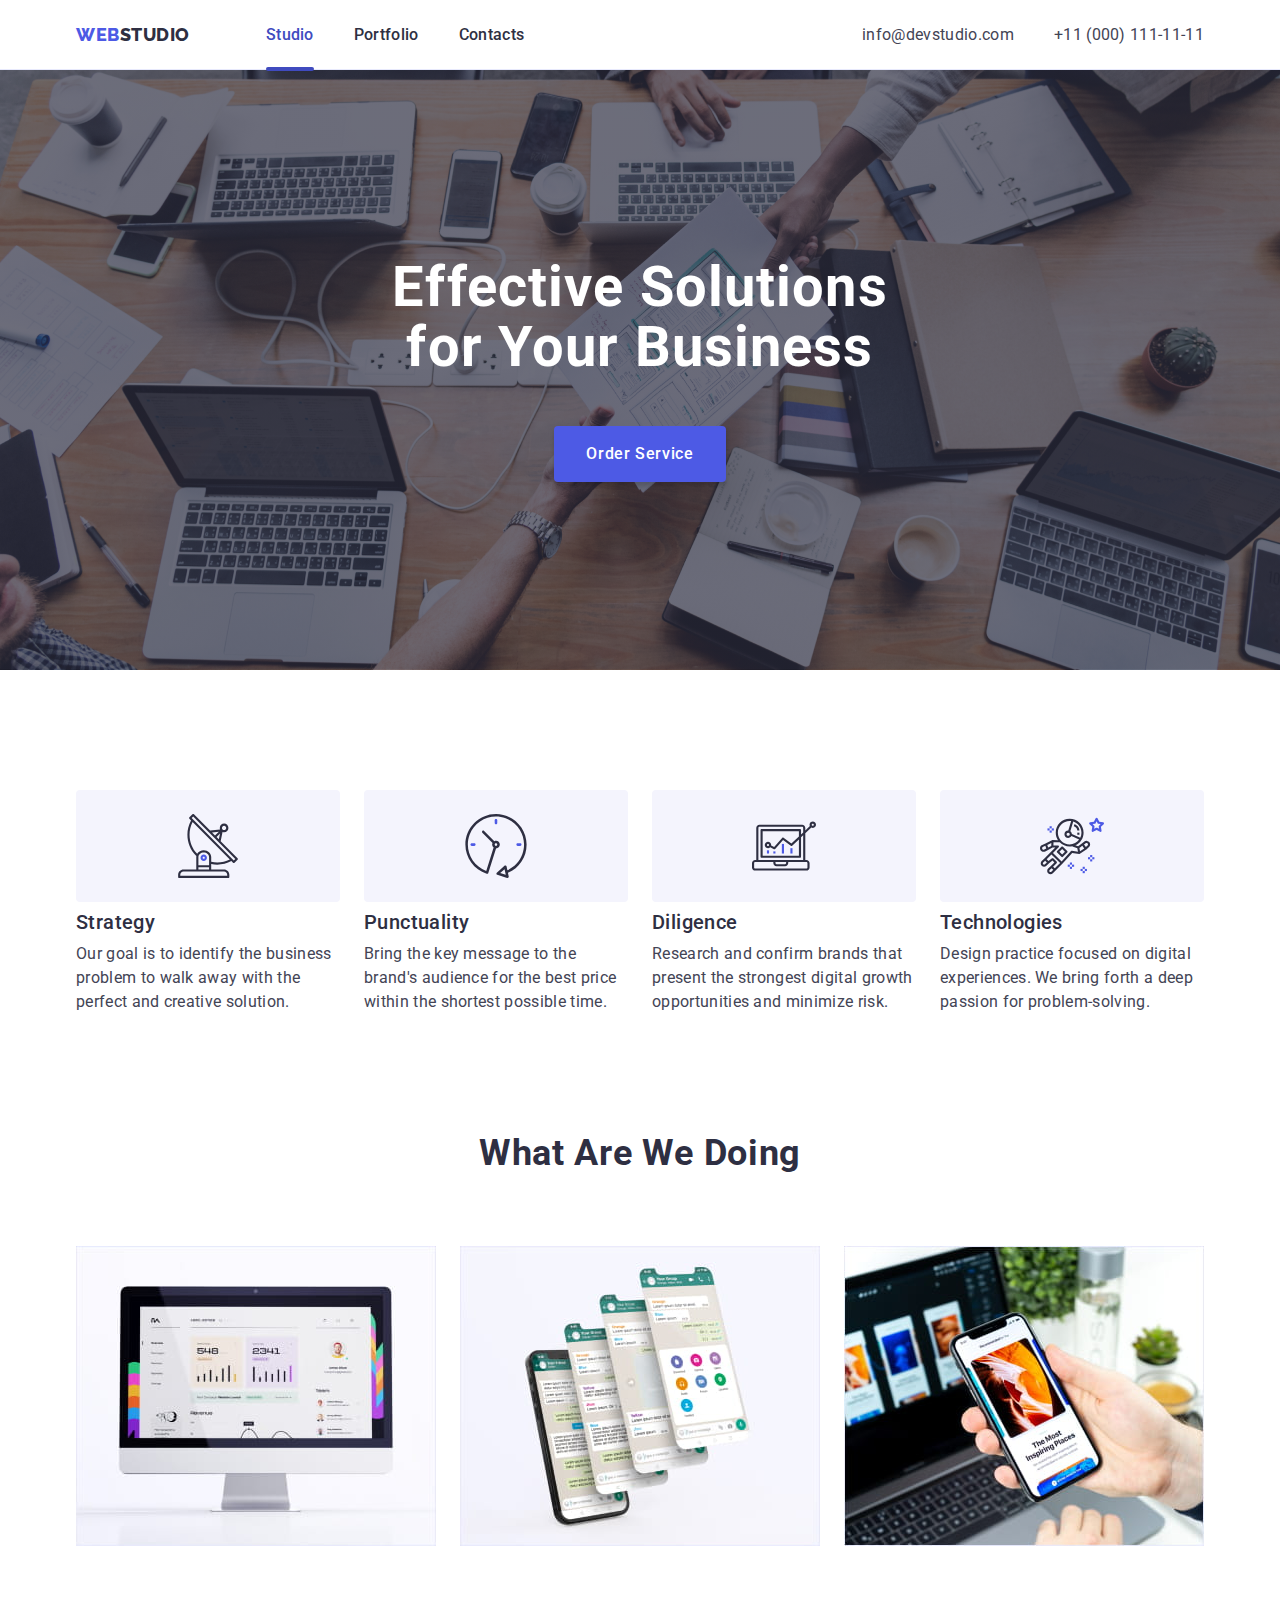
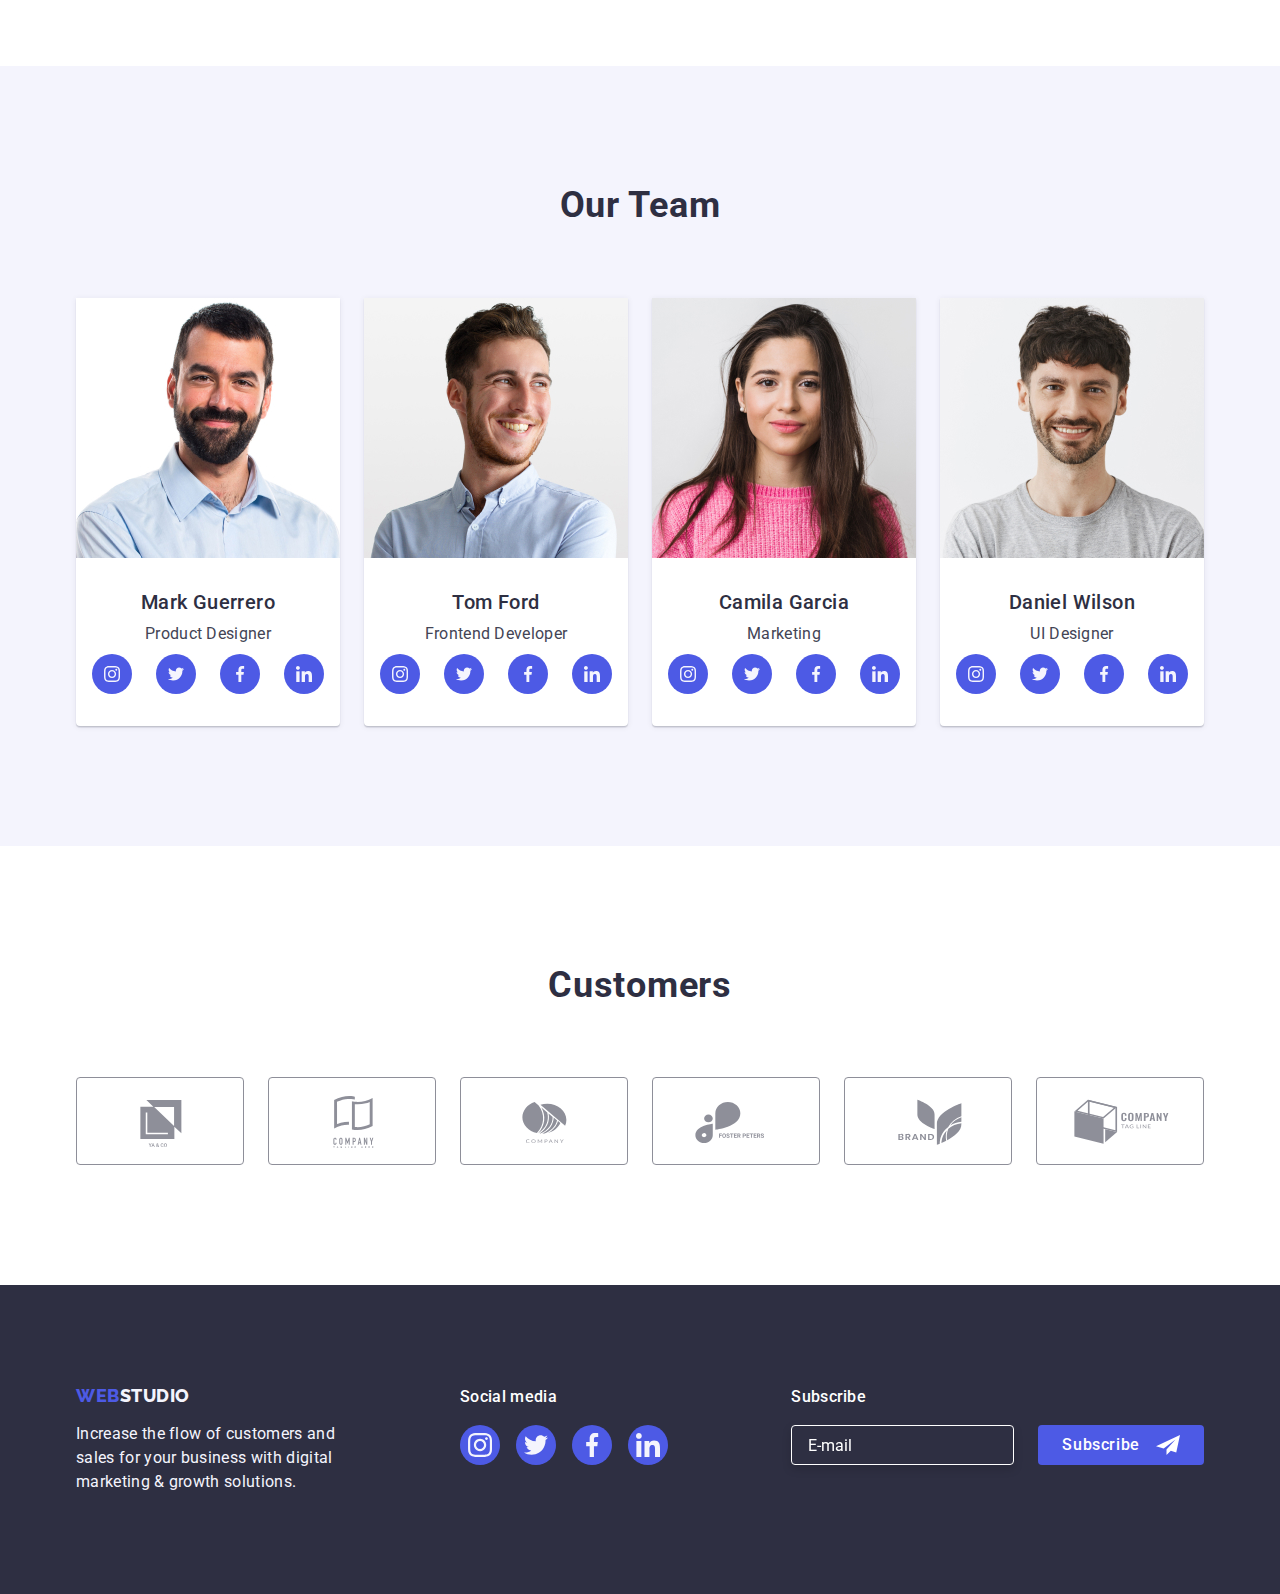
==== index.html @ 6e03226d "Initial commit" ====
<!DOCTYPE html>
<html lang="en">
  <head>
    <meta charset="UTF-8" />
    <meta http-equiv="X-UA-Compatible" content="IE=edge" />
    <meta name="viewport" content="width=device-width, initial-scale=1.0" />
    <title>Studio</title>

    <!-- style -->
    <link
      rel="stylesheet"
      href="https://cdn.jsdelivr.net/npm/modern-normalize@1.1.0/modern-normalize.min.css"
    />
    <link rel="stylesheet" href="./css/styles.css" />

    <!-- font -->
    <link rel="preconnect" href="https://fonts.googleapis.com" />
    <link rel="preconnect" href="https://fonts.gstatic.com" crossorigin />
    <link
      href="https://fonts.googleapis.com/css2?family=Raleway:wght@800&family=Roboto:wght@400;500;700;900&display=swap"
      rel="stylesheet"
    />
  </head>

  <body>
    <!-- top line -->
    <header class="header">
      <div class="container header-container">
        <nav class="header-nav">
          <a href="./index.html" class="logo header-logo link">
            Web<span class="logo-std-header">Studio</span>
          </a>
          <ul class="header-nav-list list">
            <li class="header-nav-item">
              <a href="./index.html" class="current header-nav-link link"
                >Studio</a
              >
            </li>
            <li class="header-nav-item">
              <a href="./portfolio.html" class="header-nav-link link"
                >Portfolio</a
              >
            </li>
            <li class="header-nav-item">
              <a href="" class="header-nav-link link">Contacts</a>
            </li>
          </ul>
        </nav>
        <address class="contact">
          <ul class="contact-list list">
            <li class="contact-item">
              <a href="mailto:info@devstudio.com" class="contact-link link"
                >info@devstudio.com</a
              >
            </li>
            <li class="contact-item">
              <a href="tel:+110001111111" class="contact-link link"
                >+11 (000) 111-11-11</a
              >
            </li>
          </ul>
        </address>
      </div>
    </header>

    <main>
      <!-- section 1 hero -->
      <section class="section section-hero">
        <div class="container">
          <h1 class="title-hero">Effective Solutions for Your Business</h1>
          <button class="primary-btn btn" type="button" data-modal-open>
            Order Service
          </button>
        </div>
      </section>
      <!-- section 2 Digitalization -->
      <section class="section section-feature">
        <div class="container">
          <h2 class="feature-title title-primary" hidden>
            Digital Strategy and Design for Business Growth
          </h2>
          <ul class="feature-list list">
            <li class="feature-item">
              <div class="feature-img">
                <svg class="feature-icon" width="64" height="64">
                  <use href="./images/icon.svg#icon-antenna"></use>
                </svg>
              </div>
              <h3 class="feature-item-title title-secondary">Strategy</h3>
              <p class="text">
                Our goal is to identify the business problem to walk away with
                the perfect and creative solution.
              </p>
            </li>
            <li class="feature-item">
              <div class="feature-img">
                <svg class="feature-icon" width="64" height="64">
                  <use href="./images/icon.svg#icon-clock"></use>
                </svg>
              </div>
              <h3 class="feature-item-title title-secondary">Punctuality</h3>
              <p class="text">
                Bring the key message to the brand's audience for the best price
                within the shortest possible time.
              </p>
            </li>
            <li class="feature-item">
              <div class="feature-img">
                <svg class="feature-icon" width="64" height="64">
                  <use href="./images/icon.svg#icon-diagram"></use>
                </svg>
              </div>
              <h3 class="feature-item-title title-secondary">Diligence</h3>
              <p class="text">
                Research and confirm brands that present the strongest digital
                growth opportunities and minimize risk.
              </p>
            </li>
            <li class="feature-item">
              <div class="feature-img">
                <svg class="feature-icon" width="64" height="64">
                  <use href="./images/icon.svg#icon-astronaut"></use>
                </svg>
              </div>
              <h3 class="feature-item-title title-secondary">Technologies</h3>
              <p class="text">
                Design practice focused on digital experiences. We bring forth a
                deep passion for problem-solving.
              </p>
            </li>
          </ul>
        </div>
      </section>
      <!-- section 3 Activity -->
      <section class="section section-activity">
        <div class="container">
          <h2 class="activity-title title-primary">What are we doing</h2>
          <ul class="activity-list list">
            <li class="activiti-item">
              <img
                src="./images/activity/desktop.jpg"
                alt="desktop"
                width="360"
                height="300"
              />
            </li>
            <li class="activiti-item">
              <img
                src="./images/activity/messengers.jpg"
                alt="messengers"
                width="360"
                height="300"
              />
            </li>
            <li class="activiti-item">
              <img
                src="./images/activity/applications.jpg"
                alt="applications"
                width="360"
                height="300"
              />
            </li>
          </ul>
        </div>
      </section>
      <!-- section 4 Team -->
      <section class="section section-team">
        <div class="container">
          <h2 class="team-title title-primary">Our Team</h2>
          <ul class="team-list list">
            <li class="team-card">
              <img
                src="./images/team/mark-guerrero.jpg"
                alt="Mark Guerrero"
                width="264"
                height="260"
              />
              <div class="team-card-desc">
                <h3 class="title-secondary">Mark Guerrero</h3>
                <p class="team-card-text">Product Designer</p>
                <ul class="social-list list">
                  <li class="social-item">
                    <a href="" class="social-link">
                      <svg class="social-icon" width="16" height="16">
                        <use href="./images/icon.svg#icon-instagram"></use>
                      </svg>
                    </a>
                  </li>
                  <li class="social-item">
                    <a href="" class="social-link">
                      <svg class="social-icon" width="16" height="16">
                        <use href="./images/icon.svg#icon-twitter"></use>
                      </svg>
                    </a>
                  </li>
                  <li class="social-item">
                    <a href="" class="social-link">
                      <svg class="social-icon" width="16" height="16">
                        <use href="./images/icon.svg#icon-facebook"></use>
                      </svg>
                    </a>
                  </li>
                  <li class="social-item">
                    <a href="" class="social-link">
                      <svg class="social-icon" width="16" height="16">
                        <use href="./images/icon.svg#icon-linkedin"></use>
                      </svg>
                    </a>
                  </li>
                </ul>
              </div>
            </li>
            <li class="team-card">
              <img
                src="./images/team/tom-ford.jpg"
                alt="Tom Ford"
                width="264"
                height="260"
              />
              <div class="team-card-desc">
                <h3 class="title-secondary">Tom Ford</h3>
                <p class="team-card-text">Frontend Developer</p>
                <ul class="social-list list">
                  <li class="social-item">
                    <a href="" class="social-link">
                      <svg class="social-icon" width="16" height="16">
                        <use href="./images/icon.svg#icon-instagram"></use>
                      </svg>
                    </a>
                  </li>
                  <li class="social-item">
                    <a href="" class="social-link">
                      <svg class="social-icon" width="16" height="16">
                        <use href="./images/icon.svg#icon-twitter"></use>
                      </svg>
                    </a>
                  </li>
                  <li class="social-item">
                    <a href="" class="social-link">
                      <svg class="social-icon" width="16" height="16">
                        <use href="./images/icon.svg#icon-facebook"></use>
                      </svg>
                    </a>
                  </li>
                  <li class="social-item">
                    <a href="" class="social-link">
                      <svg class="social-icon" width="16" height="16">
                        <use href="./images/icon.svg#icon-linkedin"></use>
                      </svg>
                    </a>
                  </li>
                </ul>
              </div>
            </li>
            <li class="team-card">
              <img
                src="./images/team/camila-garcia.jpg"
                alt="Camila Garcia"
                width="264"
                height="260"
              />
              <div class="team-card-desc">
                <h3 class="title-secondary">Camila Garcia</h3>
                <p class="team-card-text">Marketing</p>
                <ul class="social-list list">
                  <li class="social-item">
                    <a href="" class="social-link">
                      <svg class="social-icon" width="16" height="16">
                        <use href="./images/icon.svg#icon-instagram"></use>
                      </svg>
                    </a>
                  </li>
                  <li class="social-item">
                    <a href="" class="social-link">
                      <svg class="social-icon" width="16" height="16">
                        <use href="./images/icon.svg#icon-twitter"></use>
                      </svg>
                    </a>
                  </li>
                  <li class="social-item">
                    <a href="" class="social-link">
                      <svg class="social-icon" width="16" height="16">
                        <use href="./images/icon.svg#icon-facebook"></use>
                      </svg>
                    </a>
                  </li>
                  <li class="social-item">
                    <a href="" class="social-link">
                      <svg class="social-icon" width="16" height="16">
                        <use href="./images/icon.svg#icon-linkedin"></use>
                      </svg>
                    </a>
                  </li>
                </ul>
              </div>
            </li>
            <li class="team-card">
              <img
                src="./images/team/daniel-wilson.jpg"
                alt="Daniel Wilson"
                width="264"
                height="260"
              />
              <div class="team-card-desc">
                <h3 class="title-secondary">Daniel Wilson</h3>
                <p class="team-card-text">UI Designer</p>
                <ul class="social-list list">
                  <li class="social-item">
                    <a href="" class="social-link">
                      <svg class="social-icon" width="16" height="16">
                        <use href="./images/icon.svg#icon-instagram"></use>
                      </svg>
                    </a>
                  </li>
                  <li class="social-item">
                    <a href="" class="social-link">
                      <svg class="social-icon" width="16" height="16">
                        <use href="./images/icon.svg#icon-twitter"></use>
                      </svg>
                    </a>
                  </li>
                  <li class="social-item">
                    <a href="" class="social-link">
                      <svg class="social-icon" width="16" height="16">
                        <use href="./images/icon.svg#icon-facebook"></use>
                      </svg>
                    </a>
                  </li>
                  <li class="social-item">
                    <a href="" class="social-link">
                      <svg class="social-icon" width="16" height="16">
                        <use href="./images/icon.svg#icon-linkedin"></use>
                      </svg>
                    </a>
                  </li>
                </ul>
              </div>
            </li>
          </ul>
        </div>
      </section>
      <!-- section 5 Customers -->
      <section class="section section-customers">
        <div class="container">
          <h2 class="customers-title title-primary">Customers</h2>
          <ul class="customers-list list">
            <li class="customers-item">
              <a class="customers-link" href="">
                <svg class="icon" width="104" height="56">
                  <use href="./images/icon.svg#icon-logo-ya-co"></use>
                </svg>
              </a>
            </li>
            <li class="customers-item">
              <a class="customers-link" href="">
                <svg class="icon" width="104" height="56">
                  <use href="./images/icon.svg#icon-logo-company-th"></use>
                </svg>
              </a>
            </li>
            <li class="customers-item">
              <a class="customers-link" href="">
                <svg class="icon" width="104" height="56">
                  <use href="./images/icon.svg#icon-logo-company"></use>
                </svg>
              </a>
            </li>
            <li class="customers-item">
              <a class="customers-link" href="">
                <svg class="icon" width="104" height="56">
                  <use href="./images/icon.svg#icon-logo-foster-peters"></use>
                </svg>
              </a>
            </li>
            <li class="customers-item">
              <a class="customers-link" href="">
                <svg class="icon" width="104" height="56">
                  <use href="./images/icon.svg#icon-logo-brand"></use>
                </svg>
              </a>
            </li>
            <li class="customers-item">
              <a class="customers-link" href="">
                <svg class="icon" width="104" height="56">
                  <use href="./images/icon.svg#icon-logo-company-tl"></use>
                </svg>
              </a>
            </li>
          </ul>
        </div>
      </section>
    </main>

    <footer class="footer">
      <div class="footer-container container">
        <div class="footer-text">
          <a href="./index.html" class="logo link">
            Web<span class="logo-std-footer">Studio</span>
          </a>
          <p class="text">
            Increase the flow of customers and sales for your business with
            digital marketing & growth solutions.
          </p>
        </div>
        <div class="footer-social">
          <p class="footer-title-text">Social media</p>
          <ul class="footer-social-list list">
            <li class="social-item">
              <a href="" class="social-link">
                <svg class="social-icon" width="24" height="24">
                  <use href="./images/icon.svg#icon-instagram"></use>
                </svg>
              </a>
            </li>
            <li class="social-item">
              <a href="" class="social-link">
                <svg class="social-icon" width="24" height="24">
                  <use href="./images/icon.svg#icon-twitter"></use>
                </svg>
              </a>
            </li>
            <li class="social-item">
              <a href="" class="social-link">
                <svg class="social-icon" width="24" height="24">
                  <use href="./images/icon.svg#icon-facebook"></use>
                </svg>
              </a>
            </li>
            <li class="social-item">
              <a href="" class="social-link">
                <svg class="social-icon" width="24" height="24">
                  <use href="./images/icon.svg#icon-linkedin"></use>
                </svg>
              </a>
            </li>
          </ul>
        </div>

        <div class="footer-subscribe">
          <p class="footer-title-text">Subscribe</p>
          <form class="footer-form">
            <input
              class="footer-input"
              type="email"
              name="user-email"
              placeholder="E-mail"
              required
            />
            <button class="footer-btn btn" type="submit">
              <span class="footer-btn-text">Subscribe</span>
              <svg class="icon" width="24" height="24">
                <use href="./images/icon.svg#icon-tg"></use>
              </svg>
            </button>
          </form>
        </div>
      </div>
    </footer>
    <!-- Modal -->
    <div class="backdrop is-hidden" data-modal>
      <div class="modal">
        <button class="modal-btn-close" type="button" data-modal-close>
          <svg class="icon" width="8" height="8">
            <use href="./images/icon.svg#icon-modal-btn-close"></use>
          </svg>
        </button>
        <p class="modal-title-text">
          Leave your contacts and we will call you back
        </p>
        <form class="modal-form">
          <label class="modal-form-field">
            <span class="modal-form-field-desc__name">Name</span>
            <span class="modal-form-imput-wrapper">
              <input
                class="modal-form-input"
                type="text"
                name="user-name"
                required
              />
              <svg class="modal-form-imput-icon">
                <use href="./images/icon.svg#icon-person"></use>
              </svg>
            </span>
          </label>
          <label class="modal-form-field">
            <span class="modal-form-field-desc">Phone</span>
            <span class="modal-form-imput-wrapper">
              <input
                class="modal-form-input"
                type="tel"
                name="user-tel"
                required
              />
              <svg class="modal-form-imput-icon">
                <use href="./images/icon.svg#icon-phone"></use>
              </svg>
            </span>
          </label>
          <label class="modal-form-field">
            <span class="modal-form-field-desc">Email</span>
            <span class="modal-form-imput-wrapper">
              <input
                class="modal-form-input"
                type="email"
                name="user-email"
                required
              />
              <svg class="modal-form-imput-icon">
                <use href="./images/icon.svg#icon-email"></use>
              </svg>
            </span>
          </label>
          <label class="modal-form-field">
            <span class="modal-form-field-desc">Comment</span>
            <textarea
              class="modal-form-massage"
              name="user-comment"
              placeholder="Text input"
            ></textarea>
          </label>
          <label class="modal-form-check">
            <input
              class="modal-form-check-input visually-hidden"
              type="checkbox"
              name="user-consent"
              required
            />
            <span class="modal-check-cust">
              <svg class="check-icon" width="10" height="8">
                <use href="./images/icon.svg#icon-done"></use>
              </svg>
            </span>
            <span>
              I accept the terms and conditions of the
              <a class="modal-policy-link" href="">Privacy Policy</a>
            </span>
          </label>
          <button class="modal-btn-submit primary-btn btn" type="submit">
            Send
          </button>
        </form>
      </div>
    </div>

    <script src="./js/modal.js"></script>
  </body>
</html>
---- css/styles.css ----
:root {
    --font-primary: 'Roboto', sans-serif;
    --font-logo: 'Raleway', sans-serif;
    /* COLORS */
    --color-iris: #4d5ae5;
    --color-ocean: #404bbf;
    --color-navy-blue: #2e2f42;
    --color-green: #31d0aa;
    --color-slate: #434455;
    --color-light-slate: #8e8f99;
    --color-cornflower: #e7e9fc;
    --color-cloud: #f4f4fd;
    --color-navy-blue-modal: rgba(46, 47, 66, 0.4);
    --color-grey: rgba(46, 47, 66, 0.7);

    /* Header background, team card background */
    --color-white: #ffffff;
    --color-dairy: #fcfcfc;

    --transition-primary: 250ms cubic-bezier(0.4, 0, 0.2, 1);
}

/* DROPPING */
h1,
h2,
h3,
h4,
p {
    margin-top: 0;
    margin-bottom: 0;
}

ul {
    margin-top: 0;
    margin-bottom: 0;
    padding-left: 0;
}

button {
    cursor: pointer;
}

img {
    display: block;
}

.list {
    list-style: none;
    display: flex;
    flex-wrap: wrap;
    justify-content: center;
    align-items: center;
}

.link {
    text-decoration: none;
    color: currentColor;
}

.icon {
    fill: currentColor;
}

/* DEFAULT */
body {
    font-size: 16px;
    font-family: var(--font-primary);
    font-weight: 400;
    line-height: 1.5;
    letter-spacing: 0.02em;
    text-decoration: none;
    text-transform: none;
    background-color: var(--color-white);
    color: var(--color-slate);
}

.container {
    max-width: 1158px;
    padding: 0 15px;
    margin: 0 auto;
}

.section {
    padding-top: 120px;
    padding-bottom: 120px;
}

.visually-hidden {
    position: absolute;
    width: 1px;
    height: 1px;
    margin: -1px;
    padding: 0;
    overflow: hidden;
    border: 0;
    clip: rect(0 0 0 0);
}

/* TITLES */
.title-hero {
    font-size: 56px;
    font-family: inherit;
    font-weight: 700;
    line-height: 1.07;
    letter-spacing: 0.02em;
    text-decoration: none;
    text-transform: none;
    text-align: center;
    color: var(--color-white);
    max-width: 496px;
    margin-bottom: 48px;
}

.title-primary {
    font-size: 36px;
    font-family: inherit;
    font-weight: 700;
    line-height: 1.11;
    letter-spacing: 0.02em;
    text-decoration: none;
    text-align: center;
    text-transform: capitalize;
    color: var(--color-navy-blue);
    margin-bottom: 72px;
}

.title-secondary {
    font-size: 20px;
    font-family: inherit;
    font-weight: 500;
    line-height: 1.2;
    letter-spacing: 0.02em;
    text-decoration: none;
    text-transform: none;
    color: var(--color-navy-blue);
    margin-bottom: 8px;
}

/* BUTTONS */
/* portfolio filter buttons */
.btn {
    font-family: inherit;
    font-weight: 500;
    font-size: 16px;
    line-height: 1.5;
    letter-spacing: 0.04em;
    background-color: var(--color-cloud);
    color: var(--color-iris);
    display: block;
    padding: 12px 24px;
    border: 1px solid var(--color-cornflower);
    border-radius: 4px;

    transition:
        color var(--transition-primary),
        background-color var(--transition-primary),
        border-color var(--transition-primary),
        box-shadow var(--transition-primary);
}

.btn:hover,
.btn:focus {
    background-color: var(--color-ocean);
    color: var(--color-white);
    border-color: transparent;
    box-shadow:
        0px 3px 1px rgba(0, 0, 0, 0.1),
        0px 2px 1px rgba(0, 0, 0, 0.08),
        0px 2px 2px rgba(0, 0, 0, 0.12);
}

/* PAGES */
/* header */
.header {
    border-bottom: 1px solid var(--color-cornflower);
    box-shadow:
        0px 2px 1px rgba(46, 47, 66, 0.08),
        0px 1px 1px rgba(46, 47, 66, 0.16),
        0px 1px 6px rgba(46, 47, 66, 0.08);
}

.header-container {
    display: flex;
    align-items: center;
    justify-content: space-between;
}

.header-nav {
    display: flex;
    align-items: center;
}

.logo {
    font-family: var(--font-logo);
    font-weight: 800;
    font-size: 18px;
    line-height: 1.17;
    letter-spacing: 0.03em;
    color: var(--color-iris);
    text-transform: uppercase;
    margin-right: 76px;
}

.header-logo {
    padding: 24px 0;
}

.logo-std-header {
    color: var(--color-navy-blue);
}

.header-nav-list {
    gap: 40px;
}

.header-nav-item {
    position: relative;
}

.header-nav-link {
    font-weight: 500;
    color: var(--color-navy-blue);
    padding: 24px 0;

    transition: color var(--transition-primary);
}

.header-nav-link:hover,
.header-nav-link:focus {
    color: var(--color-ocean);
}

.current {
    color: var(--color-ocean);
}

.current::after {
    content: '';
    position: absolute;
    display: block;
    width: 100%;
    height: 4px;
    border-radius: 2px;
    top: 44px;
    background-color: currentColor;
}

.contact {
    font-style: normal;
}

.contact-list {
    gap: 40px;
}

.contact-link {
    padding: 24px 0;

    transition: color var(--transition-primary);
}

.contact-link:hover,
.contact-link:focus {
    color: var(--color-ocean);
}

/* MAIN */
/* hero ↓↓↓ */
.section-hero {
    max-width: 1440px;
    margin: 0 auto;
    padding: 188px 0;
    color: var(--color-white);
    background-color: var(--color-navy-blue);
    background-image:
        linear-gradient(rgba(46, 47, 66, 0.7),
            rgba(46, 47, 66, 0.7)),
        url(../images/hero/people-office.jpg);
    background-size: cover;
    background-repeat: no-repeat;
    background-position: center;
}

.section-hero .container {
    display: flex;
    flex-direction: column;
    align-items: center;
}

.primary-btn {
    min-width: 169px;
    padding: 16px 32px;
    background: var(--color-iris);
    color: var(--color-white);
    box-shadow: 0px 4px 4px rgba(0, 0, 0, 0.15);
    border: none;
}

.primary-btn:hover,
.primary-btn:focus {
    border: none;
    box-shadow: 0px 4px 4px rgba(0, 0, 0, 0.15);
}

/* section 2 Digitalization ↓↓↓ */

.feature-list {
    gap: 24px;
}

.feature-item {
    flex-basis: calc((100% - 72px) / 4);
}

.feature-img {
    width: 264px;
    height: 112px;
    display: flex;
    justify-content: center;
    align-items: center;
    background: var(--color-cloud);
    border-radius: 4px;
    margin-bottom: 8px;
}

/* section 3 Activity */
.section-activity {
    padding-top: 0px;
}

.activity-list {
    gap: 24px;
}

.activiti-item {
    flex-basis: calc((100% - 48px) / 3);
}

/* section 4 Team ↓↓↓ */
.section-team {
    background-color: var(--color-cloud);
}

.team-list {
    gap: 24px;
}

.team-card {
    text-align: center;
    background-color: var(--color-white);
    flex-basis: calc((100% - 72px) / 4);
    box-shadow:
        0px 1px 6px rgba(46, 47, 66, 0.08),
        0px 1px 1px rgba(46, 47, 66, 0.16),
        0px 2px 1px rgba(46, 47, 66, 0.08);
    border-radius: 0px 0px 4px 4px;
}

.team-card-desc {
    padding: 32px 0px;
}

.team-card-text {
    margin-bottom: 8px;
}

.social-list {
    gap: 24px;
}

.social-link {
    display: flex;
    justify-content: center;
    align-items: center;
    width: 40px;
    height: 40px;
    border-radius: 50%;
    background-color: var(--color-iris);

    transition: background-color var(--transition-primary);
}

.social-link:hover,
.social-link:focus {
    background-color: var(--color-ocean);
}

.social-icon {
    fill: var(--color-cloud);
}

/* section 5 Customers ↓↓↓ */
.customers-title {
    line-height: 1.1;
}

.customers-list {
    gap: 24px;
}

.customers-link {
    display: flex;
    justify-content: center;
    align-items: center;
    width: 168px;
    height: 88px;
    color: var(--color-light-slate);
    border: 1px solid var(--color-light-slate);
    border-radius: 4px;
    transition:
        color var(--transition-primary),
        border-color var(--transition-primary);
}

.customers-link:hover,
.customers-link:focus {
    color: var(--color-ocean);
    border-color: var(--color-ocean);
}

/* PORTFOLIO ↓↓↓ */

.section-portfolio {
    padding-top: 96px;
    padding-bottom: 120px;
}

.filter-list {
    gap: 24px;
    margin-bottom: 72px;
}

.projects-list {
    gap: 48px 24px;
}

.projects-card {
    flex-basis: calc((100% - 48px) / 3);
}

.projects-link {
    display: block;

    transition: box-shadow var(--transition-primary);
}

.projects-link:hover,
.projects-link:focus {
    box-shadow:
        0px 1px 6px rgba(46, 47, 66, 0.08),
        0px 1px 1px rgba(46, 47, 66, 0.16),
        0px 2px 1px rgba(46, 47, 66, 0.08);

}

.overlay {
    position: relative;
    overflow: hidden;
}

.overlay-text {
    position: absolute;
    left: 0;
    top: 0;
    width: 100%;
    height: 100%;
    padding: 40px 32px;
    color: var(--color-cloud);
    background-color: var(--color-iris);
    transform: translateY(100%);

    transition: transform var(--transition-primary);
}

.projects-link:hover .overlay-text,
.projects-link:focus .overlay-text {
    transform: translateY(0);
}

.projects-card-desc {
    padding: 32px 16px;
    border: 1px solid var(--color-cornflower);
    border-top: none;
    transition: border-color var(--transition-primary);
}

.projects-card:hover .projects-card-desc,
.projects-card:focus .projects-card-desc {
    border-color: transparent;
}

/* FOOTER ↓↓↓ */
.footer {
    color: var(--color-cloud);
    background-color: var(--color-navy-blue);
    padding-top: 100px;
    padding-bottom: 100px;
}

.footer-container {
    display: flex;
    align-items: baseline;
    flex-wrap: wrap;
}

.footer .logo {
    display: inline-block;
    margin-right: 0px;
    margin-bottom: 16px;
}

.logo-std-footer {
    color: var(--color-cloud);
}

.footer-text {
    width: 264px;
    margin-right: 120px;
}

.footer-social {
    margin-right: auto;
}

.footer-title-text {
    font-family: inherit;
    font-weight: 500;
    margin-bottom: 16px;
    color: var(--color-white);
}

.footer-social-list {
    gap: 16px;
}

.footer .social-link:hover,
.footer .social-link:focus {
    background-color: var(--color-green);
}

.footer-form {
    display: flex;
    flex-wrap: wrap;
    gap: 24px;
}

.footer-input {
    max-width: 264px;
    height: 40px;
    padding-left: 16px;

    color: var(--color-white);
    border: 1px solid var(--color-white);
    filter: drop-shadow(0px 4px 4px rgba(0, 0, 0, 0.15));
    background-color: var(--color-navy-blue);
    border-radius: 4px;
}

.footer-input::placeholder {
    line-height: 2;
    color: currentColor;
}

.footer-btn {
    display: flex;
    justify-content: center;
    align-items: center;

    border: 0;
    padding: 8px 24px;
    gap: 16px;
    color: var(--color-white);
    background-color: var(--color-iris);
}

.footer-btn:hover,
.footer-btn:focus {
    box-shadow: none;
}

/* MODAL WINDOW */
.backdrop {
    position: fixed;
    opacity: 1;
    top: 0;
    left: 0;
    width: 100%;
    height: 100%;
    background-color: var(--color-navy-blue-modal);

    transition:
        opacity var(--transition-primary),
        visibility var(--transition-primary);
}

.backdrop.is-hidden {
    visibility: hidden;
    opacity: 0;
    pointer-events: none;
}

.modal {
    position: absolute;
    top: 50%;
    left: 50%;
    transform: translate(-50%, -50%) scale(1);

    width: 408px;
    background-color: var(--color-dairy);
    box-shadow:
        0px 1px 1px rgba(0, 0, 0, 0.14),
        0px 1px 3px rgba(0, 0, 0, 0.12),
        0px 2px 1px rgba(0, 0, 0, 0.2);
    border-radius: 4px;

    padding: 72px 24px 24px;

    transition: transform var(--transition-primary);
}

.modal-btn-close {
    position: absolute;
    top: 24px;
    right: 24px;

    padding: 0;
    width: 24px;
    height: 24px;
    border-radius: 50%;
    border: 1px solid rgba(0, 0, 0, 0.1);

    display: flex;
    justify-content: center;
    align-items: center;

    color: var(--color-navy-blue);
    background-color: var(--color-cornflower);

    transition:
        color var(--transition-primary),
        background-color var(--transition-primary);
}

.modal-btn-close:hover,
.modal-btn-close:focus {
    color: var(--color-white);
    background-color: var(--color-ocean);
}

.modal-title-text {
    font-weight: 500;
    color: var(--color-navy-blue);
    margin-bottom: 16px;
    text-align: center;
}

.modal-form {
    display: flex;
    flex-direction: column;

    font-weight: 400;
    font-size: 12px;
    line-height: 1.17;
    letter-spacing: 0.04em;
    color: var(--color-light-slate);
}

.modal-form-field:nth-child(-n+3) {
    margin-bottom: 8px;
}

.modal-form-field {
    margin-bottom: 16px;
}

.modal-form-field-desc__name {
    display: block;
    margin-bottom: 4px;
}

.modal-form-field-desc {
    display: block;
    letter-spacing: 0.01em;
    margin-bottom: 4px;
}

.modal-form-imput-wrapper {
    display: block;
    position: relative;
}

.modal-form-input {
    width: 100%;
    height: 40px;
    border: 1px solid var(--color-navy-blue-modal);
    border-radius: 4px;
    padding-left: 38px;

    transition: border-color var(--transition-primary);
}

.modal-form-input:focus {
    outline: none;
    border-color: var(--color-iris);
}

.modal-form-imput-icon {
    position: absolute;
    top: 50%;
    left: 16px;
    transform: translateY(-50%);

    display: block;
    width: 18px;
    height: 24px;
    fill: var(--color-navy-blue);

    transition: fill var(--transition-primary);
}

.modal-form-input:focus+.modal-form-imput-icon {
    fill: var(--color-iris);
}

.modal-form-massage {
    width: 100%;
    height: 120px;
    resize: none;

    padding: 8px 16px;
    border-radius: 4px;
    border: 1px solid var(--color-navy-blue-modal);

    transition: border-color var(--transition-primary);
}

.modal-form-massage::placeholder {
    color: var(--color-navy-blue-modal);
}

.modal-form-massage:focus {
    outline: none;
    border-color: var(--color-iris);
}

.modal-form-check {
    display: flex;
    align-items: center;
    margin-bottom: 24px;
}

.modal-check-cust {
    display: flex;
    justify-content: center;
    align-items: center;

    width: 16px;
    height: 16px;
    margin-right: 8px;

    border: 1px solid var(--color-navy-blue-modal);
    border-radius: 2px;
    cursor: pointer;

    transition:
        background-color var(--transition-primary),
        border-color var(--transition-primary);
}

.modal-form-check-input:focus+.modal-check-cust {
    border-color: var(--color-ocean);
}

.modal-form-check-input:checked+.modal-check-cust {
    background-color: var(--color-ocean);
    border-color: var(--color-ocean);
}

.check-icon {
    opacity: 0;
    fill: var(--color-cloud);

    transition: opacity var(--transition-primary);
}

.modal-form-check-input:checked+.modal-check-cust>.check-icon {
    opacity: 1;
}

.modal-policy-link {
    color: var(--color-iris);
}

.modal-btn-submit {
    align-self: center;
}
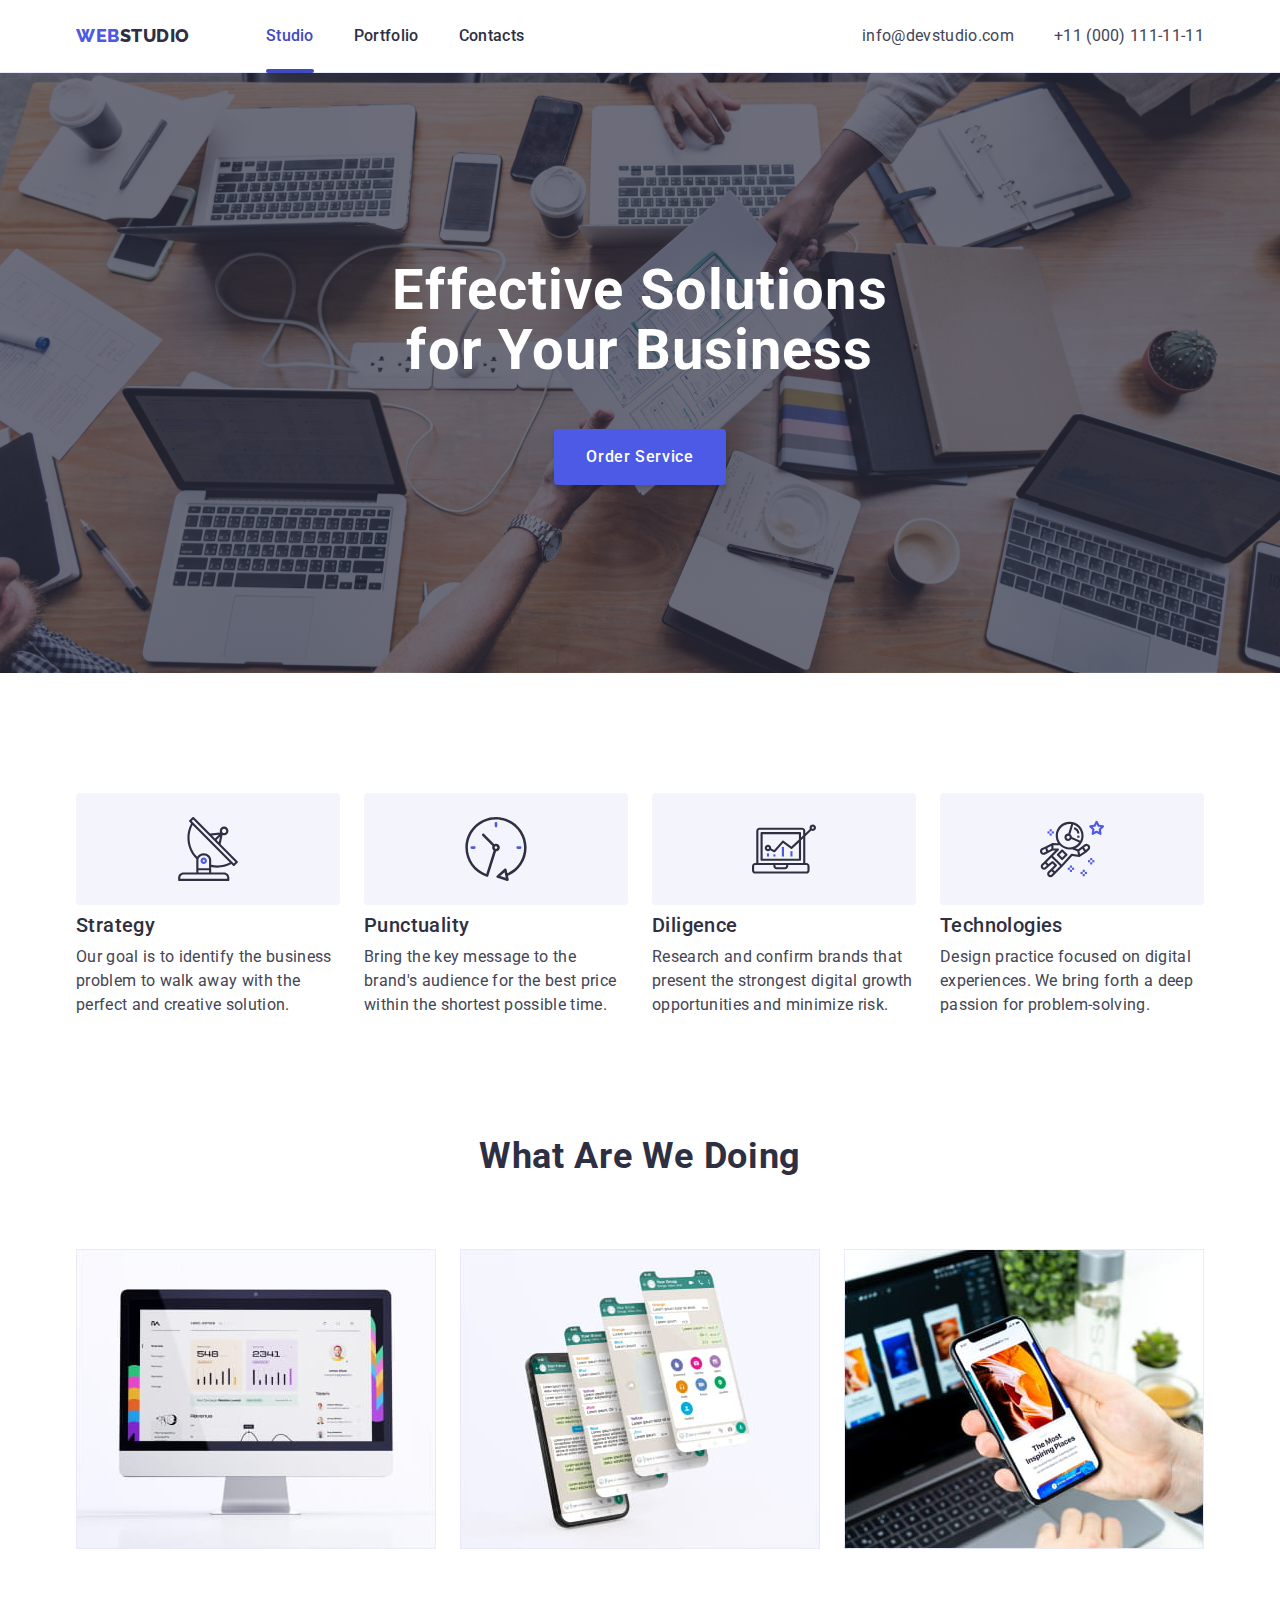
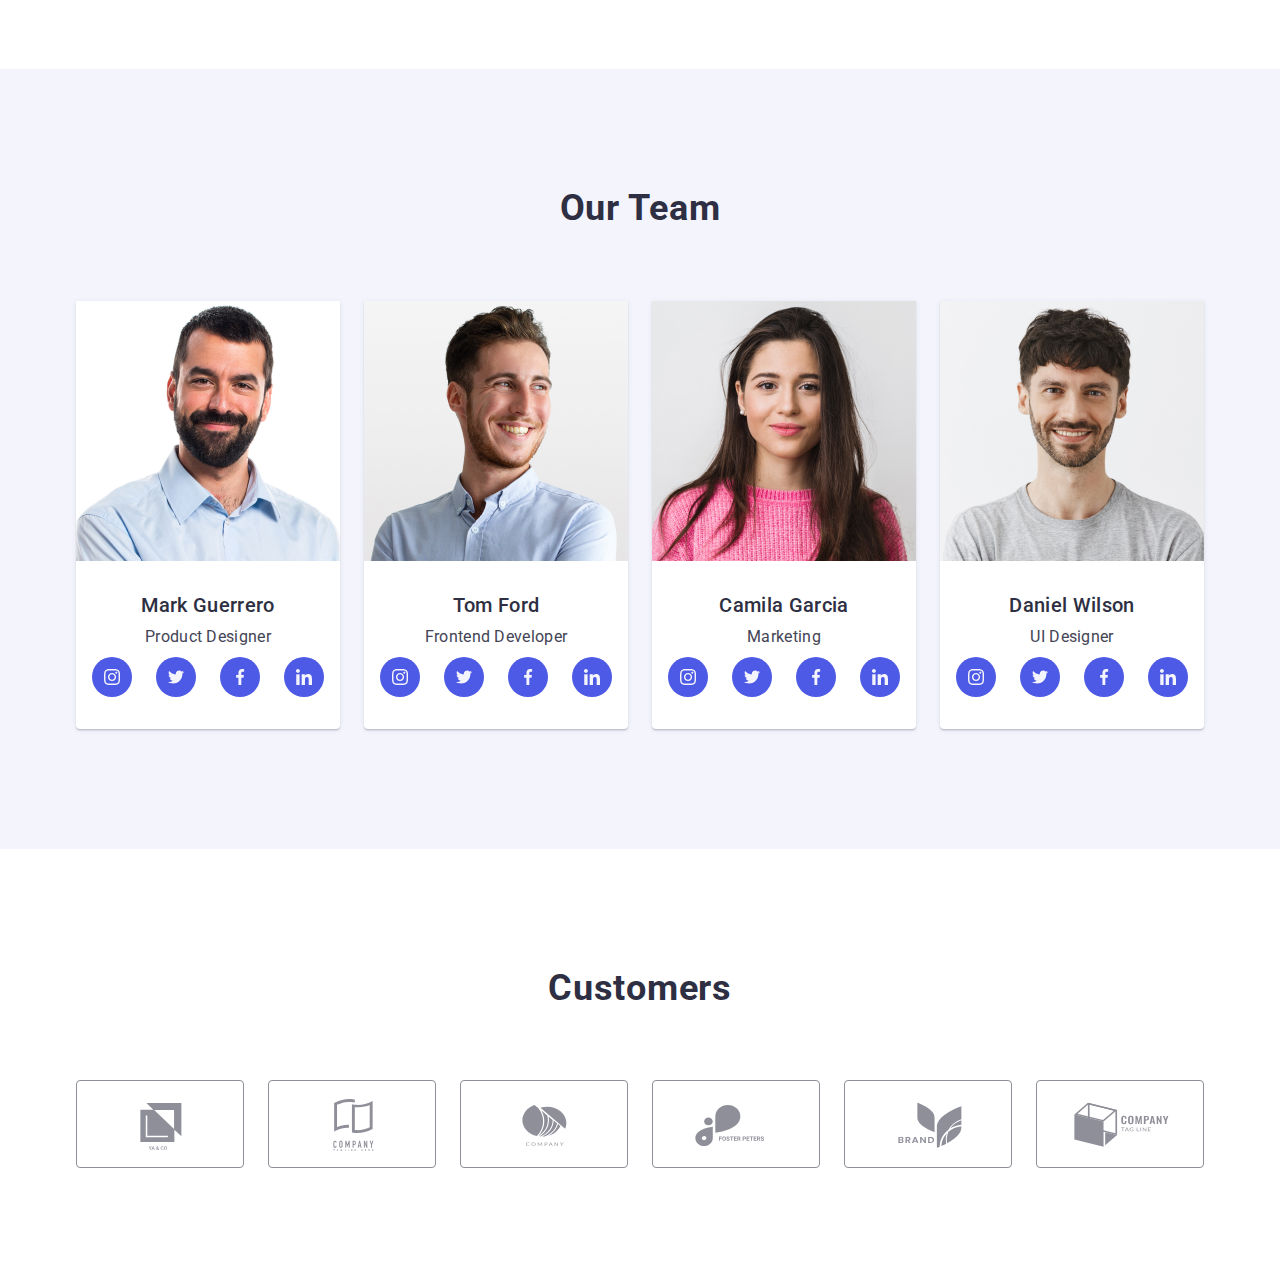
==== commit fdb8df8a: "hw7-v01" ====
--- a/index.html
+++ b/index.html
@@ -12,6 +12,7 @@
       href="https://cdn.jsdelivr.net/npm/modern-normalize@1.1.0/modern-normalize.min.css"
     />
     <link rel="stylesheet" href="./css/styles.css" />
+    <link rel="stylesheet" href="./css/header.css" />
 
     <!-- font -->
     <link rel="preconnect" href="https://fonts.googleapis.com" />
@@ -27,7 +28,7 @@
     <header class="header">
       <div class="container header-container">
         <nav class="header-nav">
-          <a href="./index.html" class="logo header-logo link">
+          <a href="./index.html" class="logo link">
             Web<span class="logo-std-header">Studio</span>
           </a>
           <ul class="header-nav-list list">
@@ -60,6 +61,80 @@
             </li>
           </ul>
         </address>
+        <button class="mobile-menu-open js-open-menu" type="button">
+          <svg class="icon-menu-hamburger icon" width="32" height="22">
+            <use href="./images/icon.svg#icon-menu-hamburger"></use>
+          </svg>
+        </button>
+      </div>
+      <div class="mobile-menu js-menu-container">
+        <div class="container mobile-container">
+          <button
+            class="mobile-btn-close btn-close js-close-menu"
+            type="button"
+          >
+            <svg class="icon" width="8" height="8">
+              <use href="./images/icon.svg#icon-btn-close"></use>
+            </svg>
+          </button>
+          <ul class="mobile-nav-list list">
+            <li class="header-nav-item">
+              <a href="./index.html" class="current header-nav-link link"
+                >Studio</a
+              >
+            </li>
+            <li class="header-nav-item">
+              <a href="./portfolio.html" class="header-nav-link link"
+                >Portfolio</a
+              >
+            </li>
+            <li class="header-nav-item">
+              <a href="" class="header-nav-link link">Contacts</a>
+            </li>
+          </ul>
+          <ul class="mobile-contact-list list">
+            <li class="contact-item">
+              <a href="tel:+110001111111" class="mobile-link-tel link"
+                >+11 (000) 111-11-11</a
+              >
+            </li>
+            <li class="contact-item">
+              <a href="mailto:info@devstudio.com" class="mobile-link-mail link"
+                >info@devstudio.com</a
+              >
+            </li>
+          </ul>
+          <ul class="mobile-social-list list">
+            <li class="social-item">
+              <a href="" class="social-link">
+                <svg class="social-icon" width="24" height="24">
+                  <use href="./images/icon.svg#icon-instagram"></use>
+                </svg>
+              </a>
+            </li>
+            <li class="social-item">
+              <a href="" class="social-link">
+                <svg class="social-icon" width="24" height="24">
+                  <use href="./images/icon.svg#icon-twitter"></use>
+                </svg>
+              </a>
+            </li>
+            <li class="social-item">
+              <a href="" class="social-link">
+                <svg class="social-icon" width="24" height="24">
+                  <use href="./images/icon.svg#icon-facebook"></use>
+                </svg>
+              </a>
+            </li>
+            <li class="social-item">
+              <a href="" class="social-link">
+                <svg class="social-icon" width="24" height="24">
+                  <use href="./images/icon.svg#icon-linkedin"></use>
+                </svg>
+              </a>
+            </li>
+          </ul>
+        </div>
       </div>
     </header>
 
@@ -76,7 +151,7 @@
       <!-- section 2 Digitalization -->
       <section class="section section-feature">
         <div class="container">
-          <h2 class="feature-title title-primary" hidden>
+          <h2 class="visually-hidden">
             Digital Strategy and Design for Business Growth
           </h2>
           <ul class="feature-list list">
@@ -86,8 +161,8 @@
                   <use href="./images/icon.svg#icon-antenna"></use>
                 </svg>
               </div>
-              <h3 class="feature-item-title title-secondary">Strategy</h3>
-              <p class="text">
+              <h3 class="title-secondary">Strategy</h3>
+              <p class="feature-text">
                 Our goal is to identify the business problem to walk away with
                 the perfect and creative solution.
               </p>
@@ -98,8 +173,8 @@
                   <use href="./images/icon.svg#icon-clock"></use>
                 </svg>
               </div>
-              <h3 class="feature-item-title title-secondary">Punctuality</h3>
-              <p class="text">
+              <h3 class="title-secondary">Punctuality</h3>
+              <p class="feature-text">
                 Bring the key message to the brand's audience for the best price
                 within the shortest possible time.
               </p>
@@ -110,8 +185,8 @@
                   <use href="./images/icon.svg#icon-diagram"></use>
                 </svg>
               </div>
-              <h3 class="feature-item-title title-secondary">Diligence</h3>
-              <p class="text">
+              <h3 class="title-secondary">Diligence</h3>
+              <p class="feature-text">
                 Research and confirm brands that present the strongest digital
                 growth opportunities and minimize risk.
               </p>
@@ -122,8 +197,8 @@
                   <use href="./images/icon.svg#icon-astronaut"></use>
                 </svg>
               </div>
-              <h3 class="feature-item-title title-secondary">Technologies</h3>
-              <p class="text">
+              <h3 class="title-secondary">Technologies</h3>
+              <p class="feature-text">
                 Design practice focused on digital experiences. We bring forth a
                 deep passion for problem-solving.
               </p>
@@ -176,7 +251,7 @@
                 height="260"
               />
               <div class="team-card-desc">
-                <h3 class="title-secondary">Mark Guerrero</h3>
+                <h3 class="team-name">Mark Guerrero</h3>
                 <p class="team-card-text">Product Designer</p>
                 <ul class="social-list list">
                   <li class="social-item">
@@ -218,7 +293,7 @@
                 height="260"
               />
               <div class="team-card-desc">
-                <h3 class="title-secondary">Tom Ford</h3>
+                <h3 class="team-name">Tom Ford</h3>
                 <p class="team-card-text">Frontend Developer</p>
                 <ul class="social-list list">
                   <li class="social-item">
@@ -260,7 +335,7 @@
                 height="260"
               />
               <div class="team-card-desc">
-                <h3 class="title-secondary">Camila Garcia</h3>
+                <h3 class="team-name">Camila Garcia</h3>
                 <p class="team-card-text">Marketing</p>
                 <ul class="social-list list">
                   <li class="social-item">
@@ -302,7 +377,7 @@
                 height="260"
               />
               <div class="team-card-desc">
-                <h3 class="title-secondary">Daniel Wilson</h3>
+                <h3 class="team-name">Daniel Wilson</h3>
                 <p class="team-card-text">UI Designer</p>
                 <ul class="social-list list">
                   <li class="social-item">
@@ -391,7 +466,7 @@
       </section>
     </main>
 
-    <footer class="footer">
+    <!-- <footer class="footer">
       <div class="footer-container container">
         <div class="footer-text">
           <a href="./index.html" class="logo link">
@@ -455,13 +530,17 @@
           </form>
         </div>
       </div>
-    </footer>
+    </footer> -->
     <!-- Modal -->
     <div class="backdrop is-hidden" data-modal>
       <div class="modal">
-        <button class="modal-btn-close" type="button" data-modal-close>
+        <button
+          class="modal-btn-close btn-close"
+          type="button"
+          data-modal-close
+        >
           <svg class="icon" width="8" height="8">
-            <use href="./images/icon.svg#icon-modal-btn-close"></use>
+            <use href="./images/icon.svg#icon-btn-close"></use>
           </svg>
         </button>
         <p class="modal-title-text">
@@ -543,5 +622,6 @@
     </div>
 
     <script src="./js/modal.js"></script>
+    <script src="./js/mobile-menu.js"></script>
   </body>
 </html>
--- a/css/styles.css
+++ b/css/styles.css
@@ -1,6 +1,7 @@
 :root {
     --font-primary: 'Roboto', sans-serif;
     --font-logo: 'Raleway', sans-serif;
+    --font-size-primary: 36px;
     /* COLORS */
     --color-iris: #4d5ae5;
     --color-ocean: #404bbf;
@@ -74,15 +75,38 @@
     color: var(--color-slate);
 }
 
+.section {
+    padding-top: 96px;
+    padding-bottom: 96px;
+}
+
 .container {
-    max-width: 1158px;
-    padding: 0 15px;
-    margin: 0 auto;
-}
-
-.section {
-    padding-top: 120px;
-    padding-bottom: 120px;
+    padding: 0 16px;
+}
+
+@media screen and (min-width: 428px) {
+    .container {
+        width: 428px;
+        margin: 0 auto;
+    }
+}
+
+@media screen and (min-width: 768px) {
+    .container {
+        width: 768px;
+    }
+}
+
+@media screen and (min-width: 1158px) {
+    .section {
+        padding-top: 120px;
+        padding-bottom: 120px;
+    }
+
+    .container {
+        padding: 0 15px;
+        width: 1158px;
+    }
 }
 
 .visually-hidden {
@@ -98,21 +122,15 @@
 
 /* TITLES */
 .title-hero {
-    font-size: 56px;
     font-family: inherit;
     font-weight: 700;
-    line-height: 1.07;
     letter-spacing: 0.02em;
-    text-decoration: none;
-    text-transform: none;
     text-align: center;
     color: var(--color-white);
-    max-width: 496px;
-    margin-bottom: 48px;
 }
 
 .title-primary {
-    font-size: 36px;
+    font-size: var(--font-size-primary);
     font-family: inherit;
     font-weight: 700;
     line-height: 1.11;
@@ -170,115 +188,115 @@
 }
 
 /* PAGES */
-/* header */
-.header {
-    border-bottom: 1px solid var(--color-cornflower);
-    box-shadow:
-        0px 2px 1px rgba(46, 47, 66, 0.08),
-        0px 1px 1px rgba(46, 47, 66, 0.16),
-        0px 1px 6px rgba(46, 47, 66, 0.08);
-}
-
-.header-container {
-    display: flex;
-    align-items: center;
-    justify-content: space-between;
-}
-
-.header-nav {
-    display: flex;
-    align-items: center;
-}
-
-.logo {
-    font-family: var(--font-logo);
-    font-weight: 800;
-    font-size: 18px;
-    line-height: 1.17;
-    letter-spacing: 0.03em;
-    color: var(--color-iris);
-    text-transform: uppercase;
-    margin-right: 76px;
-}
-
-.header-logo {
-    padding: 24px 0;
-}
-
-.logo-std-header {
-    color: var(--color-navy-blue);
-}
-
-.header-nav-list {
-    gap: 40px;
-}
-
-.header-nav-item {
-    position: relative;
-}
-
-.header-nav-link {
-    font-weight: 500;
-    color: var(--color-navy-blue);
-    padding: 24px 0;
-
-    transition: color var(--transition-primary);
-}
-
-.header-nav-link:hover,
-.header-nav-link:focus {
-    color: var(--color-ocean);
-}
-
-.current {
-    color: var(--color-ocean);
-}
-
-.current::after {
-    content: '';
-    position: absolute;
-    display: block;
-    width: 100%;
-    height: 4px;
-    border-radius: 2px;
-    top: 44px;
-    background-color: currentColor;
-}
-
-.contact {
-    font-style: normal;
-}
-
-.contact-list {
-    gap: 40px;
-}
-
-.contact-link {
-    padding: 24px 0;
-
-    transition: color var(--transition-primary);
-}
-
-.contact-link:hover,
-.contact-link:focus {
-    color: var(--color-ocean);
-}
+@media only screen and (max-width: 767px) {}
+
+@media only screen and (min-width: 768px) {}
+
+@media only screen and (min-width: 768px) and (max-width: 1157px) {}
+
+@media only screen and (min-width: 1158px) {}
 
 /* MAIN */
 /* hero ↓↓↓ */
 .section-hero {
-    max-width: 1440px;
-    margin: 0 auto;
-    padding: 188px 0;
     color: var(--color-white);
     background-color: var(--color-navy-blue);
-    background-image:
-        linear-gradient(rgba(46, 47, 66, 0.7),
-            rgba(46, 47, 66, 0.7)),
-        url(../images/hero/people-office.jpg);
     background-size: cover;
     background-repeat: no-repeat;
     background-position: center;
+}
+
+/* Mobile screen */
+@media only screen and (max-width: 767px) {
+    .section-hero {
+        background-image:
+            linear-gradient(rgba(46, 47, 66, 0.7),
+                rgba(46, 47, 66, 0.7)),
+            url(../images/hero/bg-img_sm-@1x.jpg);
+    }
+
+    @media (min-device-pixel-ratio: 2),
+    (min-resolution: 192dpi),
+    (min-resolution: 2dppx) {
+        .section-hero {
+            background-image:
+                linear-gradient(rgba(46, 47, 66, 0.7),
+                    rgba(46, 47, 66, 0.7)),
+                url(../images/hero/bg-img_sm-@2x.jpg);
+        }
+    }
+
+    .title-hero {
+        max-width: 320px;
+        font-size: var(--font-size-primary);
+        line-height: 1.11;
+        text-transform: capitalize;
+        margin-bottom: 72px;
+    }
+}
+
+/* Tablet */
+@media only screen and (min-width: 768px) {
+    .section-hero {
+        background-image:
+            linear-gradient(rgba(46, 47, 66, 0.7),
+                rgba(46, 47, 66, 0.7)),
+            url(../images/hero/bg-img_md-@1x.jpg);
+    }
+
+    @media (min-device-pixel-ratio: 2),
+    (min-resolution: 192dpi),
+    (min-resolution: 2dppx) {
+        .section-hero {
+            background-image:
+                linear-gradient(rgba(46, 47, 66, 0.7),
+                    rgba(46, 47, 66, 0.7)),
+                url(../images/hero/bg-img_md-@2x.jpg);
+        }
+    }
+
+    .title-hero {
+        max-width: 496px;
+        font-size: 56px;
+        line-height: 1.07;
+        margin-bottom: 36px;
+    }
+}
+
+/* Desktop */
+@media only screen and (max-width: 1157px) {
+    .section-hero {
+        padding: 112px 0;
+    }
+}
+
+@media only screen and (min-width: 1158px) {
+    .section-hero {
+        max-width: 1440px;
+        margin: 0 auto;
+        padding: 188px 0;
+
+        background-image:
+            linear-gradient(rgba(46, 47, 66, 0.7),
+                rgba(46, 47, 66, 0.7)),
+            url(../images/hero/bg-img_lg-@1x.jpg);
+    }
+
+    @media (min-device-pixel-ratio: 2),
+    (min-resolution: 192dpi),
+    (min-resolution: 2dppx) {
+        .section-hero {
+            background-image:
+                linear-gradient(rgba(46, 47, 66, 0.7),
+                    rgba(46, 47, 66, 0.7)),
+                url(../images/hero/bg-img_lg-@2x.jpg);
+        }
+    }
+
+    .title-hero {
+        margin-bottom: 48px;
+    }
+
 }
 
 .section-hero .container {
@@ -303,37 +321,85 @@
 }
 
 /* section 2 Digitalization ↓↓↓ */
-
-.feature-list {
-    gap: 24px;
-}
-
-.feature-item {
-    flex-basis: calc((100% - 72px) / 4);
-}
-
-.feature-img {
-    width: 264px;
-    height: 112px;
-    display: flex;
-    justify-content: center;
-    align-items: center;
-    background: var(--color-cloud);
-    border-radius: 4px;
-    margin-bottom: 8px;
+/* Mobile screen */
+@media only screen and (max-width: 767px) {
+    .feature-list {
+        gap: 72px;
+    }
+
+    .feature-item {
+        max-width: 396px;
+    }
+}
+
+@media only screen and (min-width: 768px) {
+    .feature-list {
+        gap: 72px 24px;
+    }
+
+    .feature-item {
+        flex-basis: calc((100% - 24px) / 2);
+    }
+}
+
+@media only screen and (max-width: 1157px) {
+    .feature-img {
+        display: none;
+    }
+
+    .title-secondary {
+        font-size: var(--font-size-primary);
+        font-weight: 700;
+        line-height: 1.11;
+        text-align: center;
+        text-transform: capitalize;
+    }
+
+    .feature-text {
+        font-weight: 500;
+    }
+}
+
+@media only screen and (min-width: 1158px) {
+    .feature-list {
+        gap: 24px;
+    }
+
+    .feature-item {
+        flex-basis: calc((100% - 72px) / 4);
+    }
+
+    .feature-img {
+        width: 264px;
+        height: 112px;
+        display: flex;
+        justify-content: center;
+        align-items: center;
+        background: var(--color-cloud);
+        border-radius: 4px;
+        margin-bottom: 8px;
+    }
 }
 
 /* section 3 Activity */
-.section-activity {
-    padding-top: 0px;
-}
-
-.activity-list {
-    gap: 24px;
-}
-
-.activiti-item {
-    flex-basis: calc((100% - 48px) / 3);
+@media only screen and (max-width: 1157px) {
+    .section-activity {
+        display: none;
+    }
+}
+
+@media only screen and (min-width: 1158px) {
+    .section-activity {
+        padding-top: 0px;
+    }
+
+    .activity-list {
+        gap: 24px;
+    }
+
+    .activiti-item {
+        flex-basis: calc((100% - 48px) / 3);
+    }
 }
 
 /* section 4 Team ↓↓↓ */
@@ -341,8 +407,23 @@
     background-color: var(--color-cloud);
 }
 
-.team-list {
-    gap: 24px;
+
+@media only screen and (max-width: 767px) {
+    .team-list {
+        gap: 72px;
+    }
+}
+
+@media only screen and (min-width: 768px) {
+    .team-list {
+        gap: 72px 24px;
+    }
+}
+
+@media only screen and (min-width: 1158px) {
+    .team-list {
+        gap: 24px;
+    }
 }
 
 .team-card {
@@ -360,6 +441,15 @@
     padding: 32px 0px;
 }
 
+.team-name {
+    font-size: 20px;
+    font-family: inherit;
+    font-weight: 500;
+    line-height: 1.2;
+    color: var(--color-navy-blue);
+    margin-bottom: 8px;
+}
+
 .team-card-text {
     margin-bottom: 8px;
 }
@@ -372,6 +462,7 @@
     display: flex;
     justify-content: center;
     align-items: center;
+
     width: 40px;
     height: 40px;
     border-radius: 50%;
@@ -389,20 +480,18 @@
     fill: var(--color-cloud);
 }
 
-/* section 5 Customers ↓↓↓ */
+/* Section 5 Customers ↓↓↓ */
 .customers-title {
     line-height: 1.1;
 }
 
-.customers-list {
-    gap: 24px;
-}
+
 
 .customers-link {
     display: flex;
     justify-content: center;
     align-items: center;
-    width: 168px;
+    width: 190px;
     height: 88px;
     color: var(--color-light-slate);
     border: 1px solid var(--color-light-slate);
@@ -410,6 +499,28 @@
     transition:
         color var(--transition-primary),
         border-color var(--transition-primary);
+}
+
+@media only screen and (max-width: 767px) {
+    .customers-list {
+        gap: 72px 16px;
+    }
+}
+
+@media only screen and (min-width: 768px) {
+    .customers-list {
+        gap: 72px 24px;
+    }
+}
+
+@media only screen and (min-width: 1158px) {
+    .customers-list {
+        gap: 24px;
+    }
+
+    .customers-link {
+        width: 168px;
+    }
 }
 
 .customers-link:hover,
@@ -618,7 +729,7 @@
     transition: transform var(--transition-primary);
 }
 
-.modal-btn-close {
+.btn-close {
     position: absolute;
     top: 24px;
     right: 24px;
@@ -627,7 +738,6 @@
     width: 24px;
     height: 24px;
     border-radius: 50%;
-    border: 1px solid rgba(0, 0, 0, 0.1);
 
     display: flex;
     justify-content: center;
@@ -639,6 +749,10 @@
     transition:
         color var(--transition-primary),
         background-color var(--transition-primary);
+}
+
+.modal-btn-close {
+    border: 1px solid rgba(0, 0, 0, 0.1);
 }
 
 .modal-btn-close:hover,
--- a/css/header.css
+++ b/css/header.css
@@ -0,0 +1,243 @@
+.header {
+    border-bottom: 1px solid var(--color-cornflower);
+    box-shadow:
+        0px 2px 1px rgba(46, 47, 66, 0.08),
+        0px 1px 1px rgba(46, 47, 66, 0.16),
+        0px 1px 6px rgba(46, 47, 66, 0.08);
+}
+
+.header-container {
+    display: flex;
+    align-items: center;
+    justify-content: space-between;
+}
+
+.logo {
+    font-family: var(--font-logo);
+    font-weight: 800;
+    font-size: 18px;
+    line-height: 1.17;
+    letter-spacing: 0.03em;
+    color: var(--color-iris);
+    text-transform: uppercase;
+}
+
+.logo-std-header {
+    color: var(--color-navy-blue);
+}
+
+.header-nav-link {
+    color: var(--color-navy-blue);
+
+    transition: color var(--transition-primary);
+}
+
+.header-nav-link:hover,
+.header-nav-link:focus {
+    color: var(--color-ocean);
+}
+
+.current {
+    color: var(--color-ocean);
+}
+
+.contact-link {
+    font-style: normal;
+    transition: color var(--transition-primary);
+}
+
+.contact-link:hover,
+.contact-link:focus {
+    color: var(--color-ocean);
+}
+
+@media only screen and (max-width: 767px) {
+    .header {
+        padding: 24px 0;
+    }
+
+    .header-nav-list {
+        display: none;
+    }
+
+    .contact {
+        display: none;
+    }
+
+    .mobile-menu-open {
+        background-color: transparent;
+        border: none;
+        padding: 0;
+        height: 22px;
+    }
+
+    .icon-menu-hamburger {
+        stroke: var(--color-navy-blue);
+    }
+
+    .mobile-menu {
+        position: fixed;
+        top: 0;
+        left: 0;
+        z-index: 99;
+
+        width: 100%;
+        height: 100%;
+        max-height: 796px;
+
+        background: var(--color-white);
+        box-shadow:
+            0px 2px 1px rgba(46, 47, 66, 0.08),
+            0px 1px 1px rgba(46, 47, 66, 0.16),
+            0px 1px 6px rgba(46, 47, 66, 0.08);
+
+        opacity: 0;
+        visibility: hidden;
+        pointer-events: none;
+
+        transition:
+            opacity var(--transition-primary),
+            visibility var(--transition-primary);
+    }
+
+    .mobile-menu.is-open {
+        opacity: 1;
+        visibility: visible;
+        pointer-events: auto;
+    }
+
+    .mobile-container {
+        position: relative;
+
+        padding-top: 80px;
+        padding-bottom: 40px;
+        padding-left: 40px;
+    }
+
+    .mobile-btn-close {
+        background-color: rgba(231, 233, 252, 0.1);
+        border: 1px solid rgba(46, 47, 66, 0.1);
+    }
+
+    .mobile-nav-list {
+        display: flex;
+        flex-direction: column;
+        align-items: flex-start;
+
+        margin-bottom: auto;
+
+        gap: 40px;
+        margin-bottom: 284px;
+    }
+
+    .header-nav-link {
+        font-weight: 700;
+        font-size: 36px;
+        line-height: 1.11;
+        letter-spacing: 0.02em;
+    }
+
+    .mobile-contact-list {
+        display: flex;
+        flex-direction: column;
+        align-items: flex-start;
+        margin-bottom: 48px;
+
+        gap: 40px;
+    }
+
+    .mobile-link-tel {
+        font-weight: 700;
+        font-size: 36px;
+        line-height: 1.11;
+        letter-spacing: 0.02em;
+
+        color: var(--color-iris);
+    }
+
+    .mobile-link-mail {
+        font-weight: 500;
+        font-size: 20px;
+        line-height: 1.2;
+        letter-spacing: 0.02em;
+    }
+
+    .mobile-social-list {
+        justify-content: start;
+        gap: 56px;
+    }
+}
+
+@media only screen and (min-width: 768px) {
+    .mobile-menu-open {
+        display: none;
+    }
+
+    .mobile-menu {
+        display: none;
+    }
+
+    .header-nav {
+        display: flex;
+        align-items: center;
+    }
+
+    .header-nav-list {
+        gap: 40px;
+    }
+
+    .header-nav-item {
+        position: relative;
+    }
+
+    .header-nav-link {
+        font-weight: 500;
+    }
+
+    .current::after {
+        content: '';
+        position: absolute;
+        display: block;
+        width: 100%;
+        height: 4px;
+        border-radius: 2px;
+        top: 45px;
+        background-color: currentColor;
+    }
+}
+
+@media only screen and (min-width: 768px) and (max-width: 1157px) {
+    .header {
+        padding: 16px 0;
+    }
+
+    .logo {
+        margin-right: 120px;
+    }
+
+    .contact-list {
+        display: flex;
+        flex-direction: column;
+        gap: 12px;
+    }
+
+    .contact-item {
+        font-size: 12px;
+        line-height: 1.17;
+        letter-spacing: 0.04em;
+    }
+}
+
+@media only screen and (min-width: 1158px) {
+    .header {
+        padding: 24px 0;
+    }
+
+    .logo {
+        margin-right: 76px;
+    }
+
+    .contact-list {
+        gap: 40px;
+    }
+}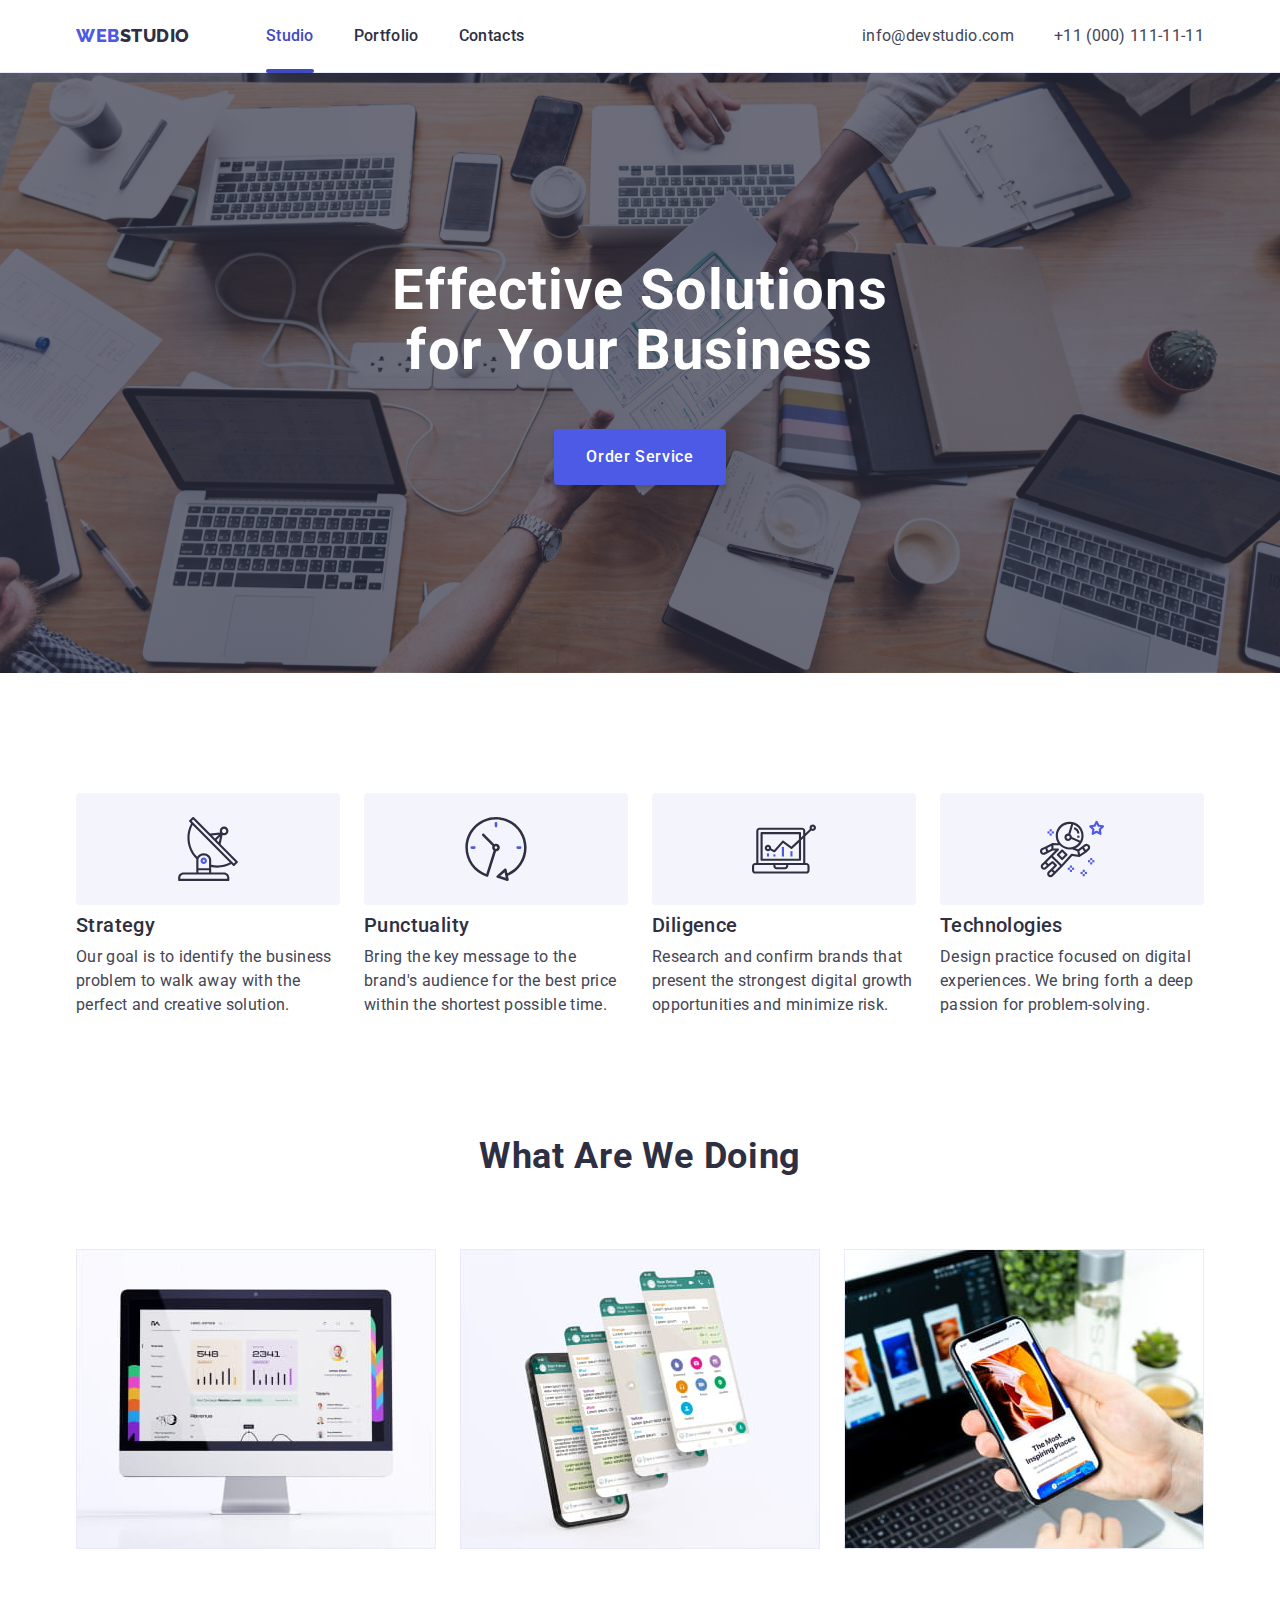
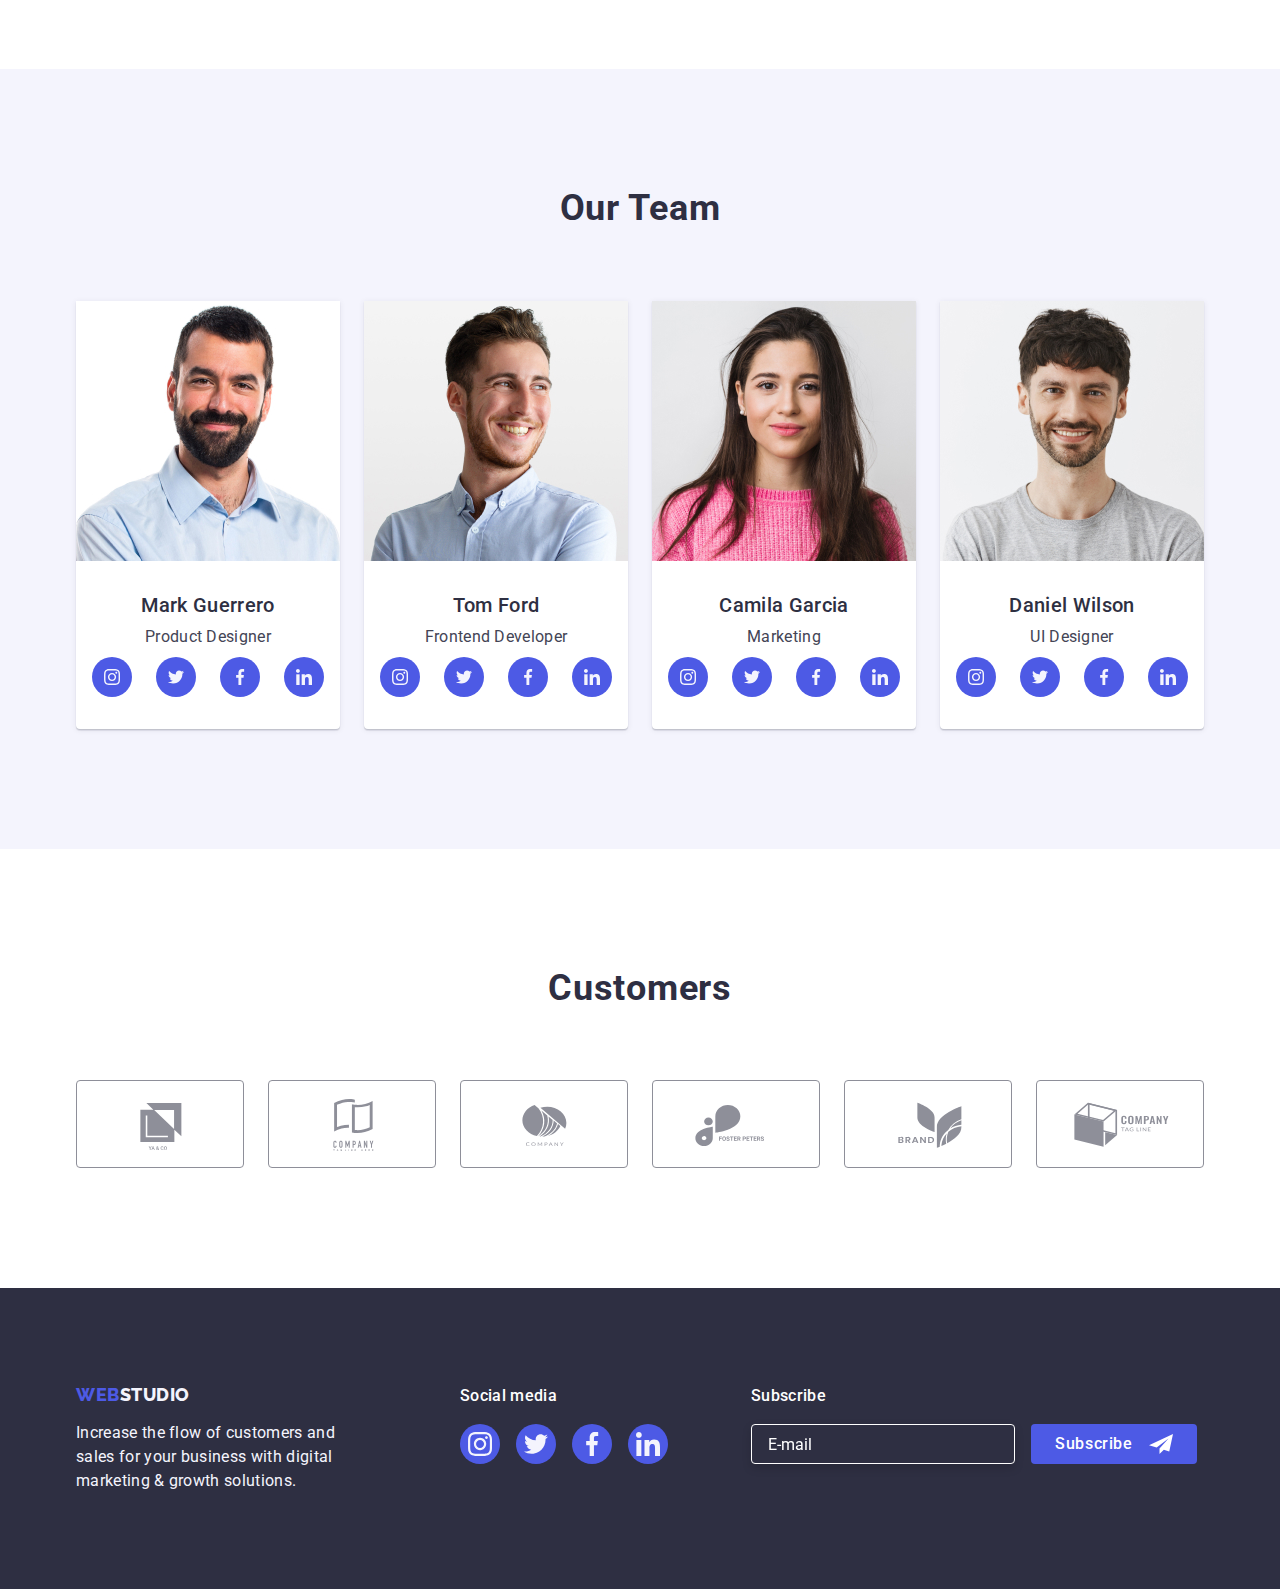
==== commit ba873b42: "hw7-v02" ====
--- a/index.html
+++ b/index.html
@@ -212,28 +212,51 @@
           <h2 class="activity-title title-primary">What are we doing</h2>
           <ul class="activity-list list">
             <li class="activiti-item">
-              <img
-                src="./images/activity/desktop.jpg"
-                alt="desktop"
-                width="360"
-                height="300"
-              />
+              <picture>
+                <source
+                  srcset="
+                    ./images/activity/desktop.jpg     1x,
+                    ./images/activity/desktop-@2x.jpg 2x
+                  "
+                />
+                <img
+                  src="./images/activity/desktop.jpg"
+                  alt="desktop"
+                  width="360"
+                  height="300"
+                  loading="lazy"
+                />
+              </picture>
             </li>
             <li class="activiti-item">
-              <img
-                src="./images/activity/messengers.jpg"
-                alt="messengers"
-                width="360"
-                height="300"
-              />
+              <picture>
+                <source
+                  srcset="
+                    ./images/activity/messengers.jpg     1x,
+                    ./images/activity/messengers-@2x.jpg 2x
+                  " />
+                <img
+                  src="./images/activity/messengers.jpg"
+                  alt="messengers"
+                  width="360"
+                  height="300"
+                  loading="lazy"
+              /></picture>
             </li>
             <li class="activiti-item">
-              <img
-                src="./images/activity/applications.jpg"
-                alt="applications"
-                width="360"
-                height="300"
-              />
+              <picture>
+                <source
+                  srcset="
+                    ./images/activity/applications.jpg     1x,
+                    ./images/activity/applications-@2x.jpg 2x
+                  " />
+                <img
+                  src="./images/activity/applications.jpg"
+                  alt="applications"
+                  width="360"
+                  height="300"
+                  loading="lazy"
+              /></picture>
             </li>
           </ul>
         </div>
@@ -245,10 +268,16 @@
           <ul class="team-list list">
             <li class="team-card">
               <img
-                src="./images/team/mark-guerrero.jpg"
+                srcset="
+                  ./images/team/mark-guerrero_264.jpg 264w,
+                  ./images/team/mark-guerrero_528.jpg 528w
+                "
+                sizes="(min-width: 428px) 264px, 100vw"
+                src="./images/team/mark-guerrero_264.jpg"
                 alt="Mark Guerrero"
                 width="264"
                 height="260"
+                loading="lazy"
               />
               <div class="team-card-desc">
                 <h3 class="team-name">Mark Guerrero</h3>
@@ -287,10 +316,16 @@
             </li>
             <li class="team-card">
               <img
-                src="./images/team/tom-ford.jpg"
+                srcset="
+                  ./images/team/tom-ford_264.jpg 264w,
+                  ./images/team/tom-ford_528.jpg 528w
+                "
+                sizes="(min-width: 428px) 264px, 100vw"
+                src="./images/team/tom-ford_264.jpg"
                 alt="Tom Ford"
                 width="264"
                 height="260"
+                loading="lazy"
               />
               <div class="team-card-desc">
                 <h3 class="team-name">Tom Ford</h3>
@@ -329,10 +364,16 @@
             </li>
             <li class="team-card">
               <img
-                src="./images/team/camila-garcia.jpg"
+                srcset="
+                  ./images/team/camila-garcia_264.jpg 264w,
+                  ./images/team/camila-garcia_528.jpg 528w
+                "
+                sizes="(min-width: 428px) 264px, 100vw"
+                src="./images/team/camila-garcia_264.jpg"
                 alt="Camila Garcia"
                 width="264"
                 height="260"
+                loading="lazy"
               />
               <div class="team-card-desc">
                 <h3 class="team-name">Camila Garcia</h3>
@@ -371,10 +412,16 @@
             </li>
             <li class="team-card">
               <img
-                src="./images/team/daniel-wilson.jpg"
+                srcset="
+                  ./images/team/daniel-wilson_264.jpg 264w,
+                  ./images/team/daniel-wilson_528.jpg 528w
+                "
+                sizes="(min-width: 428px) 264px, 100vw"
+                src="./images/team/daniel-wilson_264.jpg"
                 alt="Daniel Wilson"
                 width="264"
                 height="260"
+                loading="lazy"
               />
               <div class="team-card-desc">
                 <h3 class="team-name">Daniel Wilson</h3>
@@ -466,7 +513,7 @@
       </section>
     </main>
 
-    <!-- <footer class="footer">
+    <footer class="footer">
       <div class="footer-container container">
         <div class="footer-text">
           <a href="./index.html" class="logo link">
@@ -530,7 +577,7 @@
           </form>
         </div>
       </div>
-    </footer> -->
+    </footer>
     <!-- Modal -->
     <div class="backdrop is-hidden" data-modal>
       <div class="modal">
--- a/css/styles.css
+++ b/css/styles.css
@@ -82,18 +82,13 @@
 
 .container {
     padding: 0 16px;
-}
-
-@media screen and (min-width: 428px) {
-    .container {
-        width: 428px;
-        margin: 0 auto;
-    }
+    max-width: 428px;
+    margin: 0 auto;
 }
 
 @media screen and (min-width: 768px) {
     .container {
-        width: 768px;
+        max-width: 768px;
     }
 }
 
@@ -105,7 +100,7 @@
 
     .container {
         padding: 0 15px;
-        width: 1158px;
+        max-width: 1158px;
     }
 }
 
@@ -188,14 +183,6 @@
 }
 
 /* PAGES */
-@media only screen and (max-width: 767px) {}
-
-@media only screen and (min-width: 768px) {}
-
-@media only screen and (min-width: 768px) and (max-width: 1157px) {}
-
-@media only screen and (min-width: 1158px) {}
-
 /* MAIN */
 /* hero ↓↓↓ */
 .section-hero {
@@ -206,8 +193,37 @@
     background-position: center;
 }
 
+.section-hero .container {
+    display: flex;
+    flex-direction: column;
+    align-items: center;
+}
+
+.title-hero {
+    max-width: 320px;
+    font-size: var(--font-size-primary);
+    line-height: 1.11;
+    text-transform: capitalize;
+    margin-bottom: 72px;
+}
+
+.primary-btn {
+    min-width: 169px;
+    padding: 16px 32px;
+    background: var(--color-iris);
+    color: var(--color-white);
+    box-shadow: 0px 4px 4px rgba(0, 0, 0, 0.15);
+    border: none;
+}
+
+.primary-btn:hover,
+.primary-btn:focus {
+    border: none;
+    box-shadow: 0px 4px 4px rgba(0, 0, 0, 0.15);
+}
+
 /* Mobile screen */
-@media only screen and (max-width: 767px) {
+@media only screen and (max-width: 427px) {
     .section-hero {
         background-image:
             linear-gradient(rgba(46, 47, 66, 0.7),
@@ -225,18 +241,10 @@
                 url(../images/hero/bg-img_sm-@2x.jpg);
         }
     }
-
-    .title-hero {
-        max-width: 320px;
-        font-size: var(--font-size-primary);
-        line-height: 1.11;
-        text-transform: capitalize;
-        margin-bottom: 72px;
-    }
 }
 
 /* Tablet */
-@media only screen and (min-width: 768px) {
+@media only screen and (min-width: 428px) and (max-width: 767px) {
     .section-hero {
         background-image:
             linear-gradient(rgba(46, 47, 66, 0.7),
@@ -254,28 +262,11 @@
                 url(../images/hero/bg-img_md-@2x.jpg);
         }
     }
-
-    .title-hero {
-        max-width: 496px;
-        font-size: 56px;
-        line-height: 1.07;
-        margin-bottom: 36px;
-    }
 }
 
 /* Desktop */
-@media only screen and (max-width: 1157px) {
+@media only screen and (min-width: 768px) {
     .section-hero {
-        padding: 112px 0;
-    }
-}
-
-@media only screen and (min-width: 1158px) {
-    .section-hero {
-        max-width: 1440px;
-        margin: 0 auto;
-        padding: 188px 0;
-
         background-image:
             linear-gradient(rgba(46, 47, 66, 0.7),
                 rgba(46, 47, 66, 0.7)),
@@ -294,42 +285,40 @@
     }
 
     .title-hero {
+        max-width: 496px;
+        font-size: 56px;
+        line-height: 1.07;
+        margin-bottom: 36px;
+        text-transform: none;
+    }
+}
+
+@media only screen and (max-width: 1157px) {
+    .section-hero {
+        padding: 112px 0;
+    }
+}
+
+@media only screen and (min-width: 1158px) {
+    .section-hero {
+        max-width: 1440px;
+        margin: 0 auto;
+        padding: 188px 0;
+    }
+
+    .title-hero {
         margin-bottom: 48px;
     }
-
-}
-
-.section-hero .container {
-    display: flex;
-    flex-direction: column;
-    align-items: center;
-}
-
-.primary-btn {
-    min-width: 169px;
-    padding: 16px 32px;
-    background: var(--color-iris);
-    color: var(--color-white);
-    box-shadow: 0px 4px 4px rgba(0, 0, 0, 0.15);
-    border: none;
-}
-
-.primary-btn:hover,
-.primary-btn:focus {
-    border: none;
-    box-shadow: 0px 4px 4px rgba(0, 0, 0, 0.15);
 }
 
 /* section 2 Digitalization ↓↓↓ */
 /* Mobile screen */
-@media only screen and (max-width: 767px) {
-    .feature-list {
-        gap: 72px;
-    }
-
-    .feature-item {
-        max-width: 396px;
-    }
+.feature-list {
+    gap: 72px;
+}
+
+.feature-item {
+    max-width: 396px;
 }
 
 @media only screen and (min-width: 768px) {
@@ -407,23 +396,8 @@
     background-color: var(--color-cloud);
 }
 
-
-@media only screen and (max-width: 767px) {
-    .team-list {
-        gap: 72px;
-    }
-}
-
-@media only screen and (min-width: 768px) {
-    .team-list {
-        gap: 72px 24px;
-    }
-}
-
-@media only screen and (min-width: 1158px) {
-    .team-list {
-        gap: 24px;
-    }
+.team-list {
+    gap: 72px;
 }
 
 .team-card {
@@ -480,12 +454,26 @@
     fill: var(--color-cloud);
 }
 
+@media only screen and (min-width: 768px) {
+    .team-list {
+        gap: 72px 24px;
+    }
+}
+
+@media only screen and (min-width: 1158px) {
+    .team-list {
+        gap: 24px;
+    }
+}
+
 /* Section 5 Customers ↓↓↓ */
 .customers-title {
     line-height: 1.1;
 }
 
-
+.customers-list {
+    gap: 72px 16px;
+}
 
 .customers-link {
     display: flex;
@@ -501,32 +489,26 @@
         border-color var(--transition-primary);
 }
 
-@media only screen and (max-width: 767px) {
-    .customers-list {
-        gap: 72px 16px;
-    }
-}
-
-@media only screen and (min-width: 768px) {
-    .customers-list {
-        gap: 72px 24px;
-    }
-}
-
-@media only screen and (min-width: 1158px) {
-    .customers-list {
-        gap: 24px;
-    }
-
-    .customers-link {
-        width: 168px;
-    }
-}
-
 .customers-link:hover,
 .customers-link:focus {
     color: var(--color-ocean);
     border-color: var(--color-ocean);
+}
+
+@media only screen and (min-width: 768px) {
+    .customers-list {
+        gap: 72px 24px;
+    }
+}
+
+@media only screen and (min-width: 1158px) {
+    .customers-list {
+        gap: 24px;
+    }
+
+    .customers-link {
+        width: 168px;
+    }
 }
 
 /* PORTFOLIO ↓↓↓ */
@@ -604,19 +586,27 @@
 .footer {
     color: var(--color-cloud);
     background-color: var(--color-navy-blue);
-    padding-top: 100px;
-    padding-bottom: 100px;
+    padding-top: 96px;
+    padding-bottom: 96px;
 }
 
 .footer-container {
     display: flex;
-    align-items: baseline;
-    flex-wrap: wrap;
+    flex-direction: column;
+    align-items: center;
+
+    gap: 72px;
+}
+
+.footer-text {
+    display: flex;
+    flex-direction: column;
+    align-items: center;
+    max-width: 264px;
 }
 
 .footer .logo {
     display: inline-block;
-    margin-right: 0px;
     margin-bottom: 16px;
 }
 
@@ -624,17 +614,14 @@
     color: var(--color-cloud);
 }
 
-.footer-text {
-    width: 264px;
-    margin-right: 120px;
-}
-
 .footer-social {
-    margin-right: auto;
+    display: flex;
+    flex-direction: column;
+    align-items: center;
+    /* margin-right: auto; */
 }
 
 .footer-title-text {
-    font-family: inherit;
     font-weight: 500;
     margin-bottom: 16px;
     color: var(--color-white);
@@ -649,14 +636,23 @@
     background-color: var(--color-green);
 }
 
+.footer-subscribe {
+    display: flex;
+    flex-direction: column;
+    align-items: center;
+    width: 100%;
+}
+
 .footer-form {
     display: flex;
-    flex-wrap: wrap;
-    gap: 24px;
+    flex-direction: column;
+    align-items: center;
+    gap: 16px;
+    width: 100%;
 }
 
 .footer-input {
-    max-width: 264px;
+    width: 100%;
     height: 40px;
     padding-left: 16px;
 
@@ -687,6 +683,60 @@
 .footer-btn:hover,
 .footer-btn:focus {
     box-shadow: none;
+}
+
+@media only screen and (min-width: 768px) {
+    .footer-container {
+        flex-direction: row;
+        align-items: baseline;
+        flex-wrap: wrap;
+        gap: 72px 24px;
+    }
+
+    .footer .logo {
+        margin-right: 0;
+    }
+
+    .footer-text {
+        align-items: stretch;
+    }
+
+    .footer-subscribe {
+        display: flex;
+        flex-direction: column;
+        align-items: stretch;
+        width: 100%;
+        max-width: 453px;
+    }
+
+    .footer-form {
+        flex-direction: row;
+    }
+
+    .footer-input {
+        max-width: 264px;
+    }
+}
+
+@media only screen and (min-width: 768px) and (max-width: 1157px) {
+    .footer-container {
+        padding-left: 108px;
+    }
+}
+
+@media only screen and (min-width: 1158px) {
+    .footer-container {
+        gap: 0;
+    }
+
+    .footer-text {
+        margin-right: 120px;
+    }
+
+    .footer-social {
+        align-items: stretch;
+        margin-right: auto;
+    }
 }
 
 /* MODAL WINDOW */
--- a/css/header.css
+++ b/css/header.css
@@ -1,4 +1,5 @@
 .header {
+    padding: 24px 0;
     border-bottom: 1px solid var(--color-cornflower);
     box-shadow:
         0px 2px 1px rgba(46, 47, 66, 0.08),
@@ -52,10 +53,6 @@
 }
 
 @media only screen and (max-width: 767px) {
-    .header {
-        padding: 24px 0;
-    }
-
     .header-nav-list {
         display: none;
     }
@@ -108,10 +105,13 @@
 
     .mobile-container {
         position: relative;
-
+        height: 100%;
         padding-top: 80px;
         padding-bottom: 40px;
         padding-left: 40px;
+
+        display: flex;
+        flex-direction: column;
     }
 
     .mobile-btn-close {
@@ -120,14 +120,11 @@
     }
 
     .mobile-nav-list {
-        display: flex;
         flex-direction: column;
         align-items: flex-start;
-
         margin-bottom: auto;
 
         gap: 40px;
-        margin-bottom: 284px;
     }
 
     .header-nav-link {
@@ -229,10 +226,6 @@
 }
 
 @media only screen and (min-width: 1158px) {
-    .header {
-        padding: 24px 0;
-    }
-
     .logo {
         margin-right: 76px;
     }
